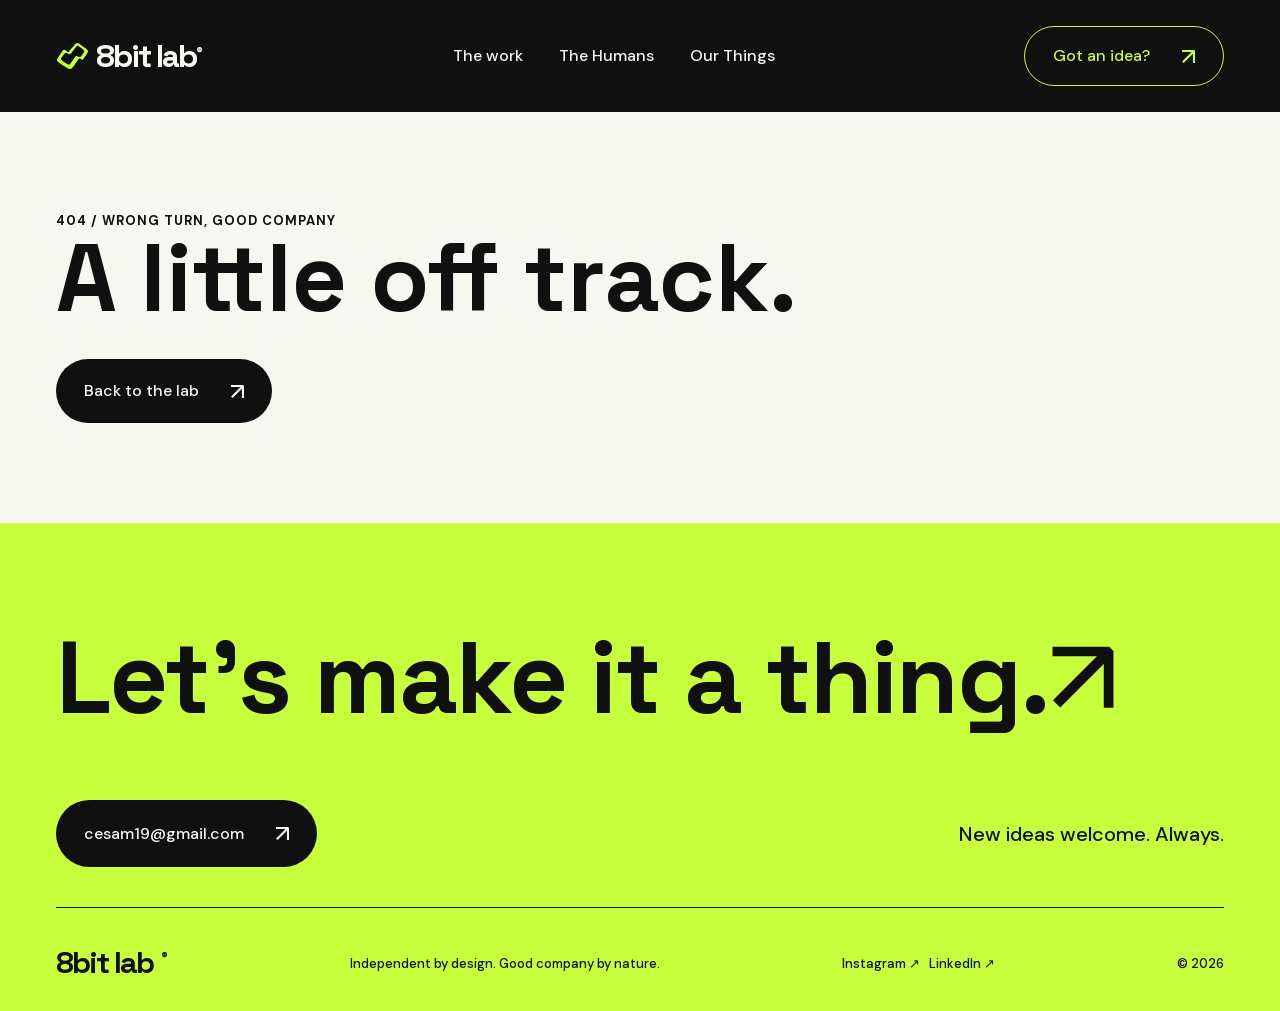
==== index.html @ 1f68a5c7 "Sync current 8bit lab production source and latest UI fixes" ====
<!doctype html><html lang="en"><head><meta charset="utf-8"><meta name="viewport" content="width=device-width,initial-scale=1"><title>8bit lab — Let’s make something click.</title><meta name="description" content="Independent studio. Collective good energy. Brands, digital products, and websites with a little more life in them."><link rel="canonical" href="https://8bitlabbycetz.vercel.app/"><meta name="theme-color" content="#101010"><meta property="og:title" content="8bit lab — Let’s make something click."><link rel="icon" href="/brand-bits.svg"><link rel="preload" href="/space-bold.woff2" as="font" type="font/woff2" crossorigin><link rel="stylesheet" href="/style.css"><script src="/studio-model.js" defer></script><script src="/title-motion.js" defer></script><script src="/script.js" defer></script><script src="/design-generator.js" defer></script><script src="/modals.js" defer></script><script type="module" src="/hero-motion.js"></script></head><body>
<a class="skip" href="#main">Skip to content</a><header><div class="shell nav-row"><a class="brand" href="/" aria-label="8bit lab home"><img src="/brand-bits.svg" width="32" height="32" alt=""><span>8bit lab<sup>®</sup></span></a><nav id="navigation" aria-label="Main navigation"><a href="/#work">The work</a><a href="/humans">The Humans</a><a href="/#services">Our Things</a></nav><a class="button nav-cta" href="/#contact">Got an idea?<svg class="arrow vector-arrow" aria-hidden="true" viewBox="0 0 12.188 12.21" fill="none" xmlns="http://www.w3.org/2000/svg">
<path d="M1.54 12.166L0.088 10.692L8.866 1.936H0V0H11.33L12.188 0.858001V12.21H10.252V3.454L1.54 12.166Z" fill="currentColor"/>
</svg></a><button class="menu-toggle" aria-controls="navigation" aria-expanded="false" aria-label="Open menu"><span></span><span></span></button></div></header>
<main id="main" tabindex="-1"><div id="home">
<section class="opening"><div class="shell hero"><div class="hero-copy"><h1 class="hero-title" aria-label="Let’s make something click."><span class="title-line" aria-hidden="true">Let’s make</span><span class="title-line" aria-hidden="true">something <span class="rotating-word"><span class="title-word current">click.</span><span class="title-word">matter.</span><span class="title-word">better.</span><span class="title-word">stick.</span><span class="title-word">spark.</span><span class="title-word">shine.</span></span></span></h1><p class="hero-intro">We turn “what if?” into brands, digital products, and websites with a little more life in them.</p><div class="hero-actions"><a class="button hero-outline" href="#work">See what we’re making<svg class="arrow vector-arrow" aria-hidden="true" viewBox="0 0 12.188 12.21" fill="none" xmlns="http://www.w3.org/2000/svg">
<path d="M1.54 12.166L0.088 10.692L8.866 1.936H0V0H11.33L12.188 0.858001V12.21H10.252V3.454L1.54 12.166Z" fill="currentColor"/>
</svg></a><a class="button lime free-design" href="/#free-design"><span aria-hidden="true">✦</span> Your First Design’s on Us</a></div></div><div class="visual-playground"><div class="pixel-hero" role="img" aria-label="Lime pixel figures morph between a flamingo, a T-rex, a cat, and a shark"><img src="/hero-morph.png" alt="" width="452" height="452" fetchpriority="high"><canvas aria-hidden="true"></canvas></div><span data-availability hidden></span></div></div></section>
<div class="capabilities" aria-label="Web and mobile strategy, design systems, useful products, smart experiences, pixel perfect"><div class="ribbon" aria-hidden="true"><div class="ribbon-set"><span>WEB &amp; MOBILE STRATEGY</span><span aria-hidden="true">✦</span><span>DESIGN SYSTEMS</span><span aria-hidden="true">✦</span><span>USEFUL PRODUCTS</span><span aria-hidden="true">✦</span><span>SMART EXPERIENCES</span><span aria-hidden="true">✦</span><span>PIXEL PERFECT</span><span aria-hidden="true">✦</span></div><div class="ribbon-set"><span>WEB &amp; MOBILE STRATEGY</span><span aria-hidden="true">✦</span><span>DESIGN SYSTEMS</span><span aria-hidden="true">✦</span><span>USEFUL PRODUCTS</span><span aria-hidden="true">✦</span><span>SMART EXPERIENCES</span><span aria-hidden="true">✦</span><span>PIXEL PERFECT</span><span aria-hidden="true">✦</span></div></div></div>
<section class="shell section" id="services"><div class="section-head reveal"><div><h2>Big ideas. Better experiences.</h2></div></div><div class="service-grid" id="service-grid"></div></section>
<section class="shell section work" id="work" aria-label="Selected work"><div class="section-head reveal"><h2>Pixels with a purpose.</h2><div class="work-controls"><button class="carousel-arrow prev" aria-label="Previous project"><svg preserveAspectRatio="none" overflow="visible" class="control-vector" aria-hidden="true" width="78" height="78" viewBox="0 0 78 78" fill="none" xmlns="http://www.w3.org/2000/svg">
<g >
<rect width="78" height="78" rx="39" fill="white"/>
<path  d="M52.9207 40.964L52.8953 37.1263L29.8979 37.1759L41.5369 25.5369L39 23L24.1263 37.8736L24.1243 40.1243L39 55L41.5415 52.4585L30.0676 40.9846L52.9207 40.964Z" fill="#CECECE" fill-opacity="0.7"/>
</g>
</svg></button><button class="carousel-arrow next" aria-label="Next project"><svg preserveAspectRatio="none" overflow="visible" class="control-vector" aria-hidden="true" width="78" height="78" viewBox="0 0 78 78" fill="none" xmlns="http://www.w3.org/2000/svg">
<g >
<rect width="78" height="78" rx="39" fill="#C8FF3D"/>
<path  d="M25.0793 40.964L25.1047 37.1263L48.1021 37.1759L36.4631 25.5369L39 23L53.8737 37.8736L53.8757 40.1243L39 55L36.4585 52.4585L47.9324 40.9846L25.0793 40.964Z" fill="#101010"/>
</g>
</svg></button></div></div><div class="work-window" tabindex="0" aria-label="Projects carousel. Use left and right arrow keys."><div class="project-track" id="project-track"></div></div><div class="carousel-bottom"><div class="carousel-dots" role="group" aria-label="Project pages"></div></div><span class="sr-only" aria-live="polite" id="carousel-status"></span></section>
<section class="studio-band" id="about"><div class="shell studio-intro"><div class="reveal"><h2>Your team’s<br>new favorite<br>teammates.</h2></div><div class="studio-copy reveal"><img class="spark" src="/about-bits.svg" width="96" height="96" alt=""><p class="lead">Strategists, designers, and enthusiastic question-askers. That’s us. Hello!</p><p>8bit lab is an independent studio of current and former Mandiri designers, passionate about creating beyond the everyday. We bring our expertise together to explore fresh ideas, challenge the ordinary, and help people turn their visions into meaningful digital experiences.</p><a class="text-link team-link" href="/humans">Meet the Team. <svg class="arrow vector-arrow" aria-hidden="true" viewBox="0 0 12.188 12.21" fill="none" xmlns="http://www.w3.org/2000/svg">
<path d="M1.54 12.166L0.088 10.692L8.866 1.936H0V0H11.33L12.188 0.858001V12.21H10.252V3.454L1.54 12.166Z" fill="currentColor"/>
</svg></a></div></div></section>
<section class="faq"><div class="shell section"><h2>Frequently asked questions.</h2><div class="faq-list"><details open><summary>Why 8Bit Lab?<span class="faq-icon" aria-hidden="true"></span></summary><div class="faq-answer"><p>Sure, there are plenty of design agencies out there. But at 8bit lab, you can actually try us out with a FREE landing page trial. Yep, FREE!</p><p>We're a small team of experienced designers who know their stuff and love what they do. Don't just take our word for it! Meet our team and check out their work on LinkedIn, Upwork, and their portfolios. <a class="accent" href="/humans">Learn More</a></p><p>And the best part? Great design doesn't have to break the bank. We keep our pricing friendly without compromising on quality.</p></div></details><details open><summary>What services does 8Bit Lab provide?<span class="faq-icon" aria-hidden="true"></span></summary><div class="faq-answer"><p>You’ll get everything you need to bring your project to life! From editable Figma files and brand guidelines to a ready-to-use website, we make sure everything is good to go.</p></div></details><details open><summary>What happens after the project is finished?<span class="faq-icon" aria-hidden="true"></span></summary><div class="faq-answer"><p>We're still here for you! Once your project is delivered, we offer one month of revision support to help with any final tweaks or adjustments. We want to make sure everything looks and works just the way you need it.</p><p>*Terms and conditions apply.</p></div></details></div></div></section>
</div><div id="detail" hidden></div></main>
<footer id="contact"><div class="shell"><a class="footer-headline" href="mailto:cesam19@gmail.com"><span>Let’s make it a thing.</span><img class="arrow footer-arrow" src="/imgFrame1597883928.svg" width="68" height="165" alt=""></a><div class="contact-actions"><a class="button ink" data-email href="mailto:cesam19@gmail.com"><span>cesam19@gmail.com</span><svg class="arrow vector-arrow" aria-hidden="true" viewBox="0 0 12.188 12.21" fill="none" xmlns="http://www.w3.org/2000/svg">
<path d="M1.54 12.166L0.088 10.692L8.866 1.936H0V0H11.33L12.188 0.858001V12.21H10.252V3.454L1.54 12.166Z" fill="currentColor"/>
</svg></a><p>New ideas welcome. Always.</p></div><div class="footer-info"><a class="brand" href="/">8bit lab<sup>®</sup></a><p>Independent by design. Good company by nature.</p><div id="footer-socials"><a href="https://www.instagram.com/oprimus_prime/" target="_blank" rel="noopener noreferrer">Instagram ↗</a> &nbsp; <a href="https://www.linkedin.com/in/ekkyfjr/" target="_blank" rel="noopener noreferrer">LinkedIn ↗</a></div><p>© 2026</p></div></div></footer><div class="toast" role="status"></div><noscript><p class="shell section">Enable JavaScript to explore our projects and team. Email <a href="mailto:cesam19@gmail.com">cesam19@gmail.com</a> to start a conversation.</p></noscript></body></html>
---- style.css ----
@font-face{font-family:Space Grotesk;src:url('/space-bold.woff2') format('woff2');font-weight:700;font-display:swap}@font-face{font-family:DM Sans;src:url('/dm-sans.woff2') format('woff2');font-weight:400 700;font-display:swap}
:root{--ink:#101010;--paper:#f7f7f2;--lime:#c8ff3d;--sand:#d8d4cc;--mist:#eaece5;--sage:#adb7ae;--purple:#22204a;--ease:cubic-bezier(.22,1,.36,1);--gutter:56px;color-scheme:light}*{box-sizing:border-box}html{scroll-behavior:smooth;scroll-padding-top:24px}body{margin:0;background:var(--paper);color:var(--ink);font:500 17px/1.5 'DM Sans',Arial,sans-serif;-webkit-font-smoothing:antialiased}button,input,textarea,select{font:inherit}button,a{-webkit-tap-highlight-color:transparent}a{color:inherit;text-decoration:none}button{color:inherit;cursor:pointer}button:disabled{opacity:.5;cursor:wait}img{display:block;max-width:100%}p,h1,h2,h3,ol{margin:0}h1,h2,h3,.brand{font-family:'Space Grotesk',Arial,sans-serif;font-weight:700;line-height:1.02}h2{font-size:clamp(44px,5vw,80px);letter-spacing:-2px}h3{font-size:31px;letter-spacing:-1.5px}.shell{max-width:1600px;margin-inline:auto;padding-inline:var(--gutter)}.section{padding-block:80px}.eyebrow{font-size:13px;font-weight:700;letter-spacing:1px;line-height:1.35}.accent{color:var(--lime)}[hidden]{display:none!important}.skip{position:fixed;top:-80px;left:20px;z-index:100;background:var(--lime);padding:12px}.skip:focus{top:12px}:focus-visible{outline:3px solid #7b51d4;outline-offset:6px}::selection{background:var(--lime);color:var(--ink)}header{background:var(--ink);color:var(--paper)}.nav-row{height:112px;display:flex;align-items:center;justify-content:space-between;gap:32px}.brand{display:flex;align-items:center;gap:12px;font-size:32px;letter-spacing:-2px;white-space:nowrap}.brand sup{font-size:12px;line-height:1.4;letter-spacing:0;vertical-align:super}.brand>sup{align-self:flex-start}.brand img{flex-shrink:0;transition:transform .7s var(--ease)}.brand:hover img{transform:rotate(90deg)}nav{display:flex;gap:36px;font-size:16px}nav a,.text-link{position:relative}nav a:after,.text-link:after{content:'';position:absolute;bottom:-5px;left:0;width:100%;height:1px;background:currentColor;transform:scaleX(0);transform-origin:right;transition:transform .35s var(--ease)}nav a:hover:after,.text-link:hover:after{transform:scaleX(1);transform-origin:left}.button{display:inline-flex;align-items:center;justify-content:space-between;gap:32px;border:0;border-radius:100px;padding:17px 28px;font-size:16px;line-height:1.5;min-height:64px;position:relative;isolation:isolate;overflow:hidden;transition:transform .35s var(--ease),box-shadow .35s var(--ease)}.button:before{content:'';position:absolute;inset:0;background:currentColor;opacity:0;z-index:-1;transition:opacity .25s}.button:hover:before{opacity:.08}.button:hover{transform:translateY(-3px);box-shadow:0 6px 0 #10101020}.arrow{display:inline-block;transition:transform .4s var(--ease)}.button .arrow{font-size:22px}.button:hover .arrow,.text-link:hover .arrow{transform:translate(3px,-3px)}.paper{background:var(--paper);color:var(--ink)}.lime{background:var(--lime);color:var(--ink)}.ink{background:var(--ink);color:var(--paper)}.menu-toggle{display:none}.opening{background:var(--ink);color:var(--paper)}.hero{display:grid;grid-template-columns:minmax(0,852fr) minmax(0,452fr);gap:24px;align-items:center;padding-top:48px;padding-bottom:64px}.hero-copy{display:flex;flex-direction:column;align-items:flex-start;gap:32px}.hero h1{font-size:clamp(70px,9.514vw,152px);letter-spacing:-2px}.hero h1>span{color:var(--lime);display:inline-block}.hero-intro{max-width:600px;font-size:23px}.hero-actions{display:flex;align-items:center;gap:24px}.scroll-link{font-size:14px}.visual-playground{min-width:0}.portrait-arch{display:block;height:420px;border-radius:160px 160px 24px 24px;overflow:hidden;position:relative;background:var(--sand);isolation:isolate}.portrait-mosaic{display:grid;grid-template-columns:repeat(2,minmax(0,1fr));height:100%;grid-auto-rows:minmax(0,1fr);gap:2px;background:var(--ink);transition:transform .8s var(--ease)}.portrait-mosaic>span{overflow:hidden;min-height:0;position:relative}.portrait-mosaic img{width:100%;height:100%;object-fit:cover;filter:grayscale(1);transition:filter .5s,transform .8s var(--ease);min-height:0;object-position:50% 35%}.portrait-mosaic>span:nth-child(1) img{transform:scale(1.38)}.portrait-mosaic>span:nth-child(2) img{transform:scale(1.25)}.portrait-mosaic>span:nth-child(3) img{transform:scale(1.35)}.portrait-mosaic img:hover{filter:grayscale(0)}.portrait-arch:hover .portrait-mosaic{transform:scale(1.03)}.arch-label{position:absolute;bottom:0;left:0;right:0;display:flex;justify-content:space-between;background:var(--lime);color:var(--ink);padding:14px 20px;font-size:13px;transform:translateY(101%);transition:transform .5s var(--ease)}.portrait-arch:hover .arch-label,.portrait-arch:focus-visible .arch-label{transform:translateY(0)}.available{display:flex;align-items:center;gap:10px;font-size:13px;margin-top:20px}.available img{flex-shrink:0}.capabilities{background:var(--lime);overflow:hidden}.ribbon{height:88px;display:flex;align-items:center;justify-content:space-between;gap:28px;font:700 20px/1.02 'Space Grotesk',sans-serif;letter-spacing:-1px;white-space:nowrap}.ribbon>span:nth-child(even){transition:transform .6s var(--ease)}.capabilities:hover .ribbon>span:nth-child(even){transform:rotate(90deg)}.section-head{display:flex;justify-content:space-between;align-items:flex-end;gap:32px;margin-bottom:40px}.section-head .eyebrow{margin-bottom:16px}.section-head>p{font-size:16px;flex-shrink:0}.service-grid{display:grid;grid-template-columns:repeat(4,minmax(0,1fr));gap:20px}.service-card{display:flex;flex-direction:column;gap:24px;background:var(--sand);border-radius:24px;padding:28px;min-height:340px;transition:transform .5s var(--ease),box-shadow .5s var(--ease);position:relative}.service-card:nth-child(2){background:var(--lime)}.service-card:nth-child(3){background:var(--mist)}.service-card:nth-child(4){background:var(--sage)}.service-card .symbol{font-size:46px;line-height:1.5;transition:transform .6s var(--ease);align-self:flex-start}.service-card h3{font-size:31px;letter-spacing:-2px}.service-card p{font-size:17px}.service-card:hover{transform:translateY(-10px);box-shadow:0 12px 0 #1010100c}.service-card:hover .symbol{transform:rotate(-15deg) scale(1.1)}.service-card:after{content:'Explore ↗';font-size:12px;font-weight:700;opacity:0;position:absolute;bottom:14px;right:28px;transform:translateY(5px);transition:.3s}.service-card:hover:after{opacity:1;transform:none}.work{color:var(--purple)}.work h2{font-size:clamp(44px,5.278vw,84px);letter-spacing:0}.work .section-head>p{font-size:17px}.work-window{overflow:hidden;touch-action:pan-y}.project-track{display:flex;transition:transform .8s var(--ease);align-items:flex-start}.project-page{display:grid;grid-template-columns:repeat(2,minmax(0,1fr));gap:28px;min-width:100%;width:100%;flex:0 0 100%;padding:0 1px}.project-card{display:block;min-width:0}.project-visual{height:380px;border-radius:24px;overflow:hidden;background:#e7e7e7;position:relative;isolation:isolate}.project-visual>img{width:100%;height:100%;object-fit:cover;transition:transform .9s var(--ease)}.project-card:hover .project-visual>img{transform:scale(1.055)}.view-project{position:absolute;bottom:20px;right:20px;display:grid;place-items:center;background:var(--lime);color:var(--ink);width:64px;height:64px;border-radius:50%;font-size:28px;transform:translateY(90px) rotate(-45deg);transition:transform .6s var(--ease)}.project-card:hover .view-project,.project-card:focus-visible .view-project{transform:none}.project-caption{display:flex;justify-content:space-between;gap:12px;margin-top:20px}.project-caption h3{font-size:32px;letter-spacing:0}.project-caption p{font-size:14px;margin-top:6px}.project-caption>.arrow{font-size:32px;line-height:1}.project-card:hover .project-caption>.arrow{transform:translate(4px,-4px)}.carousel-bottom{display:flex;justify-content:center;align-items:center;gap:20px;margin-top:40px}.carousel-dots{display:flex;gap:4px;border:1px solid #cecece;border-radius:100px;padding:6px 10px}.carousel-dots button{border:0;background:transparent;padding:6px;border-radius:50%;width:28px;height:28px;display:grid;place-items:center}.carousel-dots button:after{content:'';width:16px;height:16px;background:#cececeb3;border-radius:50%;transition:.25s}.carousel-dots button[aria-current=true]:after{background:var(--ink)}.carousel-arrow{border:0;background:none;font-size:24px;width:40px;height:40px;border-radius:50%;opacity:0;transition:.25s}.work:hover .carousel-arrow,.carousel-bottom:focus-within .carousel-arrow{opacity:1}.carousel-arrow:hover{background:var(--lime)}.studio-band{background:var(--lime)}.studio-intro{display:grid;grid-template-columns:minmax(0,680fr) minmax(0,584fr);gap:64px;align-items:center;padding-block:80px}.studio-intro h2{font-size:clamp(52px,5.833vw,94px);margin-top:28px}.studio-copy{display:flex;flex-direction:column;gap:24px;color:var(--purple);font-size:18px}.studio-copy .lead{font-size:25px}.spark{transition:transform 1s var(--ease)}.studio-copy:hover .spark,.process:hover .spark{transform:rotate(90deg)}.studio-copy .text-link{align-self:flex-start;letter-spacing:0}.process{background:var(--ink);color:var(--paper)}.process .section{padding-block:72px}.process .section-head{align-items:center;margin-bottom:48px}.process-grid{list-style:none;padding:0;display:grid;grid-template-columns:repeat(4,minmax(0,1fr));gap:32px}.step-number{display:block;font:700 70px/1 'Space Grotesk',sans-serif;color:var(--lime);padding-bottom:20px;border-bottom:1px solid var(--sand);transition:padding .4s}.process-grid li:hover .step-number{padding-left:12px}.process-grid h3{margin-block:20px}.process-grid p{font-size:17px}footer{background:var(--lime);padding-block:72px 32px}.footer-headline{display:flex;justify-content:space-between;align-items:center;gap:24px;margin-block:40px;font:700 clamp(56px,7.986vw,128px)/1.02 'Space Grotesk',sans-serif;letter-spacing:-2px}.footer-headline>.arrow{font:500 110px/1.5 'DM Sans',sans-serif}.footer-headline:hover .arrow{transform:translate(8px,-8px)}.contact-actions{display:flex;justify-content:space-between;align-items:center;gap:20px;margin-bottom:40px}.contact-actions>p{font-size:20px}.footer-info{display:flex;justify-content:space-between;align-items:center;gap:24px;border-top:1px solid var(--ink);padding-top:40px;font-size:13px}.footer-info .brand{font-size:30px}.footer-info a:hover{text-decoration:underline;text-underline-offset:4px}.sr-only{position:absolute;width:1px;height:1px;padding:0;margin:-1px;overflow:hidden;clip:rect(0,0,0,0);white-space:nowrap;border:0}.motion .reveal{opacity:0;transform:translateY(24px);transition:opacity .8s var(--ease),transform .8s var(--ease)}.motion .reveal.visible{opacity:1;transform:none}.toast{position:fixed;bottom:24px;left:50%;transform:translate(-50%,20px);background:var(--ink);color:var(--paper);border:1px solid #ffffff30;padding:14px 24px;border-radius:12px;z-index:100;opacity:0;pointer-events:none;transition:.3s;max-width:calc(100% - 32px)}.toast.show{opacity:1;transform:translate(-50%,0)}
.concept-label{position:absolute;top:20px;left:20px;background:var(--paper);color:var(--ink);padding:6px 12px;font-size:12px;border-radius:100px;z-index:2}.concept-art{width:100%;height:100%;position:relative;overflow:hidden;display:flex;align-items:center;justify-content:center;color:var(--ink)}.concept-art strong{font:700 clamp(45px,5vw,80px)/.95 'Space Grotesk',sans-serif;letter-spacing:-4px;z-index:1}.art-field{background:var(--sage);perspective:800px}.art-field .art-sheet{background:var(--paper);width:45%;height:76%;padding:28px;box-shadow:15px 20px 0 #10101018;transform:rotate(-12deg);transition:transform .8s var(--ease);display:flex;flex-direction:column;justify-content:space-between}.art-sheet strong{font-size:54px;letter-spacing:-3px}.art-sheet span{font-size:12px;letter-spacing:2px}.art-sheet i{font-style:normal;font-size:60px}.art-form{background:var(--sand)}.art-form:before{content:'';position:absolute;width:48%;height:80%;background:var(--lime);border-radius:50% 50% 12px 12px;transform:rotate(20deg)}.art-form strong{transform:rotate(-8deg)}.art-company{background:var(--lime)}.art-company strong{font-size:80px}.art-company:after{content:'✳';position:absolute;font-size:320px;right:-30px;bottom:-150px;color:#10101014;line-height:1}.art-experiment{background:var(--purple);color:var(--paper)}.experiment-circle{border:2px solid var(--lime);width:240px;height:240px;border-radius:50%;position:absolute;transform:rotate(-25deg) scaleX(1.8);transition:transform 1s var(--ease)}.art-experiment strong{color:var(--lime);font-size:88px;letter-spacing:-5px}.project-card:hover .art-sheet{transform:rotate(-5deg) translateY(-5px)}.project-card:hover .experiment-circle{transform:rotate(25deg) scaleX(1.8)}
.detail-hero{padding-block:40px 72px}.back-link{display:inline-flex;gap:12px;font-size:14px;margin-bottom:56px;transition:gap .3s}.back-link:hover{gap:20px}.detail-kicker{margin-bottom:24px}.detail-hero h1{font-size:clamp(56px,7.5vw,108px);letter-spacing:-3px;max-width:1100px}.detail-hero>.lead{font-size:25px;max-width:760px;margin-top:32px}.detail-meta{display:flex;gap:64px;margin-top:40px;font-size:14px}.detail-meta dt{font-size:12px;text-transform:uppercase;letter-spacing:1px;margin-bottom:8px;opacity:.65}.detail-meta dd{margin:0}.detail-art{border-radius:24px;overflow:hidden;background:#e7e7e7;margin-bottom:80px}.detail-art>img{width:100%;max-height:780px;object-fit:contain}.detail-art .concept-art{min-height:560px}.editorial{display:grid;grid-template-columns:1fr 1.6fr;gap:80px;margin-bottom:80px}.editorial h2{font-size:52px}.editorial p{font-size:22px;max-width:750px}.editorial p+p{margin-top:24px}.detail-note{font-size:14px!important;opacity:.7}.deliverables{list-style:none;padding:0;margin:24px 0 0;display:grid;gap:12px}.deliverables li{border-bottom:1px solid #10101030;padding-bottom:12px}.deliverables li:before{content:'↗';margin-right:16px}.next-project{display:flex;justify-content:space-between;align-items:center;padding-block:48px;border-top:1px solid #10101030;margin-bottom:32px}.next-project h2{font-size:48px;margin-top:12px}.next-project>.arrow{font-size:64px}.next-project:hover>.arrow{transform:translateX(10px)}.human-grid{display:grid;grid-template-columns:repeat(4,minmax(0,1fr));gap:24px;margin-bottom:80px}.human-photo{aspect-ratio:3/4;border-radius:160px 160px 24px 24px;overflow:hidden;background:var(--sand)}.human-photo img{width:100%;height:100%;object-fit:cover;filter:grayscale(1);transition:filter .6s,transform .8s var(--ease)}.human-photo:hover img{filter:none;transform:scale(1.04)}.human-card h3{font-size:24px;letter-spacing:-1px;margin-top:20px}.human-card p{font-size:15px;margin-top:6px}.humans-bottom{background:var(--mist);padding:56px;border-radius:24px;margin-bottom:80px;display:flex;justify-content:space-between;gap:40px}.humans-bottom h2{max-width:540px;font-size:58px}.humans-bottom p{max-width:480px;font-size:21px}.service-detail-symbol{display:grid;place-items:center;width:180px;height:180px;border-radius:50%;background:var(--lime);font-size:100px;margin:20px 0 64px}.contact-layout{display:grid;grid-template-columns:1fr 1.3fr;gap:96px;margin-bottom:80px}.contact-layout h2{font-size:48px;margin-bottom:24px}.contact-layout p{max-width:350px}.brief-form{display:grid;gap:28px}.field{display:flex;flex-direction:column;gap:10px}.field>span{font-size:14px;font-weight:700}.field input,.field select,.field textarea{width:100%;border:1px solid #10101040;background:transparent;border-radius:12px;padding:16px;color:var(--ink);outline-offset:4px}.field textarea{resize:vertical;min-height:150px}.field-row{display:grid;grid-template-columns:1fr 1fr;gap:20px}.brief-form .button{justify-self:start}.form-note{font-size:13px;opacity:.7}.brief-result{padding:28px;background:var(--mist);border-radius:20px}.brief-result pre{white-space:pre-wrap;font:500 15px/1.6 'DM Sans',sans-serif}.brief-result .button{margin-top:20px}.brief-actions{display:flex;gap:12px;flex-wrap:wrap}.not-found{padding-block:100px}.not-found h1{font-size:96px;margin-bottom:32px}
@media(max-width:1199px){:root{--gutter:36px}.nav-row{height:96px}.hero{grid-template-columns:1.5fr 1fr}.hero h1{font-size:clamp(70px,9vw,108px)}.hero-intro{font-size:21px}.hero-actions{flex-wrap:wrap}.portrait-arch{height:380px;border-radius:140px 140px 24px 24px}.section-head{align-items:flex-start}.section-head>p{flex-shrink:1;max-width:230px;text-align:right}.service-grid{grid-template-columns:repeat(2,minmax(0,1fr))}.service-card{min-height:310px}.studio-intro{gap:48px}.studio-intro h2{font-size:6.4vw}.studio-copy .lead{font-size:23px}.work .section-head{flex-wrap:wrap}.work .section-head>p{text-align:left;max-width:none}.project-visual{height:31vw}.project-caption h3{font-size:28px}.process-grid{gap:24px}.process-grid h3{font-size:27px}.footer-info{flex-wrap:wrap}.footer-headline>.arrow{font-size:80px}.human-grid{grid-template-columns:repeat(2,minmax(0,1fr))}.contact-layout{gap:48px}.editorial{gap:48px}}
@media(max-width:767px){:root{--gutter:24px}html{scroll-padding-top:16px}.nav-row{height:88px;gap:20px}.brand{font-size:27px;gap:8px}.brand img{width:26px;height:26px}.nav-cta{display:none}.menu-toggle{display:flex;flex-direction:column;justify-content:center;gap:6px;border:1px solid #f7f7f24d;background:none;border-radius:50%;width:44px;height:44px;padding:12px;z-index:21}.menu-toggle span{height:1px;width:18px;background:var(--paper);transition:transform .3s}.menu-toggle[aria-expanded=true] span:first-child{transform:translateY(3.5px) rotate(45deg)}.menu-toggle[aria-expanded=true] span:last-child{transform:translateY(-3.5px) rotate(-45deg)}nav{display:none;position:absolute;top:88px;left:0;right:0;padding:30px 24px 40px;background:var(--ink);border-top:1px solid #ffffff30;z-index:20;flex-direction:column;gap:24px;font:700 32px/1.1 'Space Grotesk',sans-serif}nav.open{display:flex}.hero{grid-template-columns:1fr;padding-top:36px;padding-bottom:40px;gap:40px}.hero-copy{gap:24px}.hero .eyebrow{font-size:10px;letter-spacing:.8px}.hero h1{font-size:clamp(58px,12.8vw,94px);letter-spacing:-2px}.hero-intro{font-size:19px;max-width:520px}.hero-actions{gap:20px}.button{padding:15px 22px;min-height:58px;gap:24px;font-size:15px}.scroll-link{font-size:12px}.visual-playground{max-width:500px;width:100%;justify-self:center}.portrait-arch{height:auto;aspect-ratio:1.076;border-radius:160px 160px 24px 24px}.portrait-mosaic{position:absolute;inset:0}.available{margin-top:16px}.arch-label{font-size:12px}.ribbon{height:70px;justify-content:flex-start;gap:28px;width:max-content;font-size:16px;letter-spacing:-.5px}.section{padding-block:56px}.section-head{margin-bottom:28px;display:block}.section-head h2{font-size:44px;letter-spacing:-2px}.section-head>p{max-width:none;text-align:left;font-size:15px;margin-top:20px}.service-grid{gap:16px}.service-card{padding:24px;gap:20px;min-height:320px}.service-card h3{font-size:25px;letter-spacing:-1.5px}.service-card .symbol{font-size:36px;line-height:1.2}.service-card p{font-size:15px}.work h2{font-size:44px;letter-spacing:-1.5px}.project-page{grid-template-columns:1fr;gap:32px}.project-visual{height:auto;aspect-ratio:1.71}.project-caption h3{font-size:25px}.project-caption p{font-size:13px}.project-caption>.arrow{font-size:28px}.view-project{width:48px;height:48px;bottom:16px;right:16px;font-size:24px}.carousel-arrow{opacity:1}.carousel-bottom{margin-top:28px}.studio-intro{grid-template-columns:1fr;gap:40px;padding-block:56px}.studio-intro h2{font-size:60px;margin-top:24px}.studio-copy{font-size:17px;gap:24px}.studio-copy>.spark{width:72px;height:72px}.studio-copy .lead{font-size:24px}.process .section{padding-block:56px}.process .section-head{display:flex;align-items:flex-start;gap:20px;margin-bottom:40px}.process h2{font-size:44px}.process .spark{width:50px;height:50px;margin-top:34px}.process .eyebrow{font-size:10px}.process-grid{grid-template-columns:1fr 1fr;gap:36px 24px}.step-number{font-size:56px}.process-grid h3{font-size:25px}.process-grid p{font-size:15px}footer{padding-block:56px 24px}.footer-headline{font-size:58px;letter-spacing:-2px;margin-block:28px;align-items:flex-start}.footer-headline>.arrow{font-size:44px;line-height:1.2}.contact-actions{align-items:flex-start;flex-direction:column;gap:24px;margin-bottom:32px}.contact-actions>p{font-size:17px}.footer-info{display:grid;grid-template-columns:1fr auto;gap:24px;padding-top:32px}.footer-info>p:nth-child(2){grid-column:1/-1;grid-row:2}.footer-info>div{grid-column:1}.footer-info>p:last-child{grid-column:2;grid-row:3}.footer-info .brand{font-size:28px}.detail-hero{padding-block:24px 40px}.back-link{margin-bottom:40px}.detail-hero h1{font-size:56px;letter-spacing:-2px}.detail-hero>.lead{font-size:21px;margin-top:24px}.detail-meta{gap:24px;flex-wrap:wrap}.detail-art{margin-bottom:48px}.detail-art .concept-art{min-height:330px}.editorial{grid-template-columns:1fr;gap:24px;margin-bottom:48px}.editorial h2{font-size:40px}.editorial p{font-size:19px}.next-project{padding-block:32px}.next-project h2{font-size:36px}.next-project>.arrow{font-size:40px}.human-grid{gap:28px 16px;margin-bottom:48px}.human-photo{border-radius:100px 100px 16px 16px}.human-card h3{font-size:21px}.humans-bottom{display:block;padding:28px;margin-bottom:48px}.humans-bottom h2{font-size:40px;margin-bottom:24px}.humans-bottom p{font-size:18px}.contact-layout{grid-template-columns:1fr;gap:40px;margin-bottom:48px}.contact-layout h2{font-size:40px}.field-row{grid-template-columns:1fr}.service-detail-symbol{width:120px;height:120px;font-size:70px;margin-bottom:48px}.art-sheet strong{font-size:32px;letter-spacing:-1.5px}.art-field .art-sheet{padding:16px}.art-sheet i{font-size:36px}.art-sheet span{font-size:8px}.concept-art strong{font-size:48px;letter-spacing:-2px}.art-company strong{font-size:56px}.art-experiment strong{font-size:64px}.experiment-circle{width:160px;height:160px}.concept-label{font-size:10px;top:12px;left:12px}}
@media(max-width:399px){:root{--gutter:20px}.hero-actions{align-items:flex-start;flex-direction:column}.hero h1{font-size:12.8vw}.service-grid{grid-template-columns:1fr}.service-card{min-height:265px}.service-card h3{font-size:31px}.service-card p{font-size:17px}.section-head h2,.work h2{font-size:40px}.studio-intro h2{font-size:54px}.footer-headline{font-size:50px}.process-grid{gap:32px 20px}.process-grid h3{font-size:23px;letter-spacing:-1px}}
@media(prefers-reduced-motion:reduce){html{scroll-behavior:auto}*,*:before,*:after{animation:none!important;transition:none!important}.motion .reveal{opacity:1;transform:none}.service-card:hover,.button:hover{transform:none}.project-card:hover .project-visual>img,.portrait-arch:hover .portrait-mosaic{transform:none}}
.hero-sculpture{width:100%;height:100%;object-fit:cover;transition:transform 1.2s var(--ease)}.portrait-arch:hover .hero-sculpture{transform:scale(1.04) rotate(-1deg)}@media(max-width:767px){.hero-sculpture{position:absolute;inset:0}}@media(prefers-reduced-motion:reduce){.portrait-arch:hover .hero-sculpture{transform:none}}
.human-placeholder{display:grid;place-items:center;width:100%;height:100%;font:700 100px/1 'Space Grotesk';background:var(--lime)}
/* The fixed word slot prevents heading and hero shifts through the six-word cycle. */
.hero .hero-title{font-size:clamp(60px,7.15vw,114px);letter-spacing:-.045em;width:100%;line-height:1.06}.hero .hero-title>.title-line{display:block;color:var(--paper);white-space:nowrap}.rotating-word{display:inline-block;position:relative;width:3.55em;height:1.12em;vertical-align:bottom;overflow:hidden;color:var(--lime);margin-bottom:-.06em}.title-word{display:block;position:absolute;left:0;top:0;visibility:hidden;white-space:nowrap}.title-word.current,.title-word.incoming{visibility:visible;will-change:transform,opacity}@media(max-width:1199px) and (min-width:768px){.hero .hero-title{font-size:6.3vw}}@media(max-width:767px){.hero .hero-title{font-size:clamp(32px,8.9vw,60px);letter-spacing:-.045em}}@media(prefers-reduced-motion:reduce){.title-word{will-change:auto}}
.hero .hero-title{font-size:clamp(60px,6.95vw,111px)}.rotating-word{vertical-align:top;height:1.06em;width:3.3em;margin-bottom:0}@media(max-width:1199px) and (min-width:768px){.hero .hero-title{font-size:6.3vw}}@media(max-width:767px){.hero .hero-title{font-size:clamp(32px,10.25vw,60px)}}
/* Ready to DEV · Figma 97:4642 */
.section{padding-block:72px}.hero{grid-template-columns:minmax(0,852fr) minmax(0,452fr);gap:24px}.hero .hero-title{font-size:clamp(60px,5.833333vw,94px);line-height:1.02;letter-spacing:-2px}.hero .hero-title>.title-line{color:var(--paper)}.hero-copy{gap:32px}.hero .button,.nav-cta{min-height:58px}.hero-intro{max-width:600px}.hero-actions .arrow{font-size:16px}.nav-cta{border:1px solid var(--lime);color:var(--lime);background:transparent}.nav-cta:hover{background:var(--lime);color:var(--ink)}nav{gap:28px}.pixel-hero{position:relative;width:100%;aspect-ratio:1;background:var(--ink)}.pixel-hero>img,.pixel-hero>canvas{position:absolute;width:100%;height:100%;inset:0}.pixel-hero canvas{opacity:0}.pixel-hero[data-gpu=ready] canvas{opacity:1}.rotating-word{width:3.67em;height:1.02em;vertical-align:top;overflow:hidden;margin:0}.word-reel{display:flex;flex-direction:column;gap:16px;width:100%;will-change:transform}.title-word{position:static;visibility:visible;display:block;line-height:1.02;height:1.02em;flex-shrink:0}.ribbon{width:max-content;max-width:none;margin:0;padding:0;height:88px;gap:70px;justify-content:flex-start;font:700 20px/1.5 'DM Sans',sans-serif;letter-spacing:0;animation:capability-loop 20s linear infinite}.ribbon-set{display:flex;align-items:center;gap:70px;flex-shrink:0}.capabilities:hover .ribbon{animation-play-state:paused}@keyframes capability-loop{to{transform:translateX(calc(-50% - 35px))}}.section-head h2{font-size:clamp(44px,5vw,80px);letter-spacing:-2px}.service-card{height:340px;min-height:340px}.service-card:first-child,.service-card:nth-child(3),.service-card:nth-child(4){background:var(--mist)}.service-card .symbol{height:69px;display:flex;align-items:center;line-height:1}.service-card .symbol img{height:69px;width:auto;max-width:100%;transform-origin:center}.work .section-head{align-items:center}.work .section-head h2{font-size:clamp(44px,5.277778vw,85px);letter-spacing:0}.work-controls{display:flex;gap:20px;flex-shrink:0}.carousel-arrow{width:78px;height:78px;background:var(--paper);border:1px solid var(--ink);opacity:1;display:grid;place-items:center;flex-shrink:0;transition:background .25s,transform .35s var(--ease)}.carousel-arrow.next{background:var(--lime);border-color:var(--lime)}.carousel-arrow:hover{transform:rotate(-12deg)}.work-window{overflow-x:auto;overflow-y:hidden;scrollbar-width:none;scroll-snap-type:x mandatory;touch-action:pan-x pan-y;overscroll-behavior-x:contain}.work-window::-webkit-scrollbar{display:none}.project-track{gap:28px;transform:none!important;transition:none;position:relative;width:max-content;padding-right:calc(100vw - 56px - 570px)}.project-track>.project-card{width:570px;flex:0 0 570px;scroll-snap-align:start}.project-visual{height:380px}.project-caption h3{font-size:32px}.project-caption p{font-size:14px}.carousel-dots{border:0;padding:0;gap:8px}.carousel-dots button{width:26px;height:42px;padding:0}.carousel-dots button:after{width:16px;height:16px}.studio-intro{padding-block:72px;grid-template-columns:minmax(0,680fr) minmax(0,584fr);gap:64px}.studio-intro h2{font-size:clamp(54px,5.833333vw,94px);margin:0}.studio-copy{gap:24px}.team-link{font:700 20px/1.02 'Space Grotesk',sans-serif;letter-spacing:-1px}.process .section-head{justify-content:flex-start;gap:0}.process .section-head h2{font-size:clamp(44px,5vw,80px)}.process .section-head>div:first-child{width:760px;flex:0 1 auto}.process-dino{width:123px;height:123px;position:relative;overflow:hidden;flex:0 0 123px}.process-dino img{position:absolute;max-width:none;width:138.44%;height:138.44%;top:-19.22%;left:-19.22%;transition:transform .5s var(--ease)}.process-dino:hover img{transform:translateY(-8px) rotate(-8deg)}.process-grid h3{letter-spacing:-2px;white-space:nowrap}.footer-headline{margin:0 0 40px;justify-content:flex-start;gap:0;font-size:clamp(56px,7.986111vw,128px);min-height:165px}.footer-headline>.footer-arrow{width:68px;height:165px;flex-shrink:0}.footer-headline:hover>.footer-arrow{transform:translate(10px,-10px) rotate(5deg)}.contact-actions .button{min-height:67px}.vector-arrow{display:inline-block;width:1em;height:1em;overflow:visible;vertical-align:middle;fill:currentColor;flex-shrink:0}.vector-arrow path{transform-origin:center;transition:transform .45s var(--ease)}a:hover>.vector-arrow path,.button:hover .vector-arrow path{transform:translate(1px,-1px)}.service-card:hover .symbol{transform:rotate(-10deg) scale(1.06)}
@media(max-width:1199px){nav{gap:18px;font-size:14px}.nav-row{gap:20px}.hero .hero-title{font-size:5.6vw}.hero{grid-template-columns:minmax(0,1.8fr) minmax(0,1fr)}.service-card{height:auto;min-height:310px}.studio-intro{gap:48px}.work-controls{gap:12px}.carousel-arrow{width:58px;height:58px}.project-track{padding-right:calc(100vw - 36px - 570px)}.process-grid h3{font-size:25px;white-space:normal}.footer-headline{min-height:130px}.footer-headline>.footer-arrow{height:130px;width:54px}}
@media(max-width:767px){.section{padding-block:56px}.hero{grid-template-columns:1fr;gap:24px;padding-block:36px 40px}.hero .hero-title{font-size:clamp(32px,10.25vw,64px);letter-spacing:-.025em}.hero-copy{gap:24px}.hero-intro{font-size:19px}.visual-playground{max-width:380px}.pixel-hero{max-width:380px;margin:auto}.word-reel{gap:8px}.ribbon{height:70px;font-size:16px;gap:32px}.ribbon-set{gap:32px}@keyframes capability-loop{to{transform:translateX(calc(-50% - 16px))}}.section-head h2{font-size:44px}.service-card{height:auto;min-height:340px}.service-card .symbol,.service-card .symbol img{height:54px}.work .section-head{display:flex;align-items:flex-end;gap:20px}.work .section-head h2{font-size:44px}.work-controls{gap:8px}.carousel-arrow{width:44px;height:44px;font-size:20px}.project-track{gap:20px;padding-right:0}.project-track>.project-card{width:calc(100vw - var(--gutter)*2);flex-basis:calc(100vw - var(--gutter)*2)}.project-visual{height:auto;aspect-ratio:1.5}.project-caption h3{font-size:25px}.project-caption p{font-size:13px}.studio-intro{padding-block:56px;grid-template-columns:1fr;gap:40px}.studio-intro h2{font-size:60px}.process .section-head{gap:12px;align-items:center}.process .section-head>div:first-child{width:auto;flex:1}.process .section-head h2{font-size:44px}.process-dino{width:72px;height:72px;flex-basis:72px}.process-grid h3{font-size:25px;white-space:normal;letter-spacing:-1.5px}.footer-headline{font-size:58px;gap:8px;align-items:center;min-height:0;margin-bottom:32px}.footer-headline>.footer-arrow{width:36px;height:88px}.contact-actions .button{min-height:58px}}
@media(max-width:399px){.hero .hero-title{font-size:10.25vw}.service-grid{grid-template-columns:1fr}.service-card{min-height:285px}.service-card h3{font-size:31px}.work .section-head{align-items:center}.work .section-head h2,.section-head h2{font-size:40px}.work-controls{flex-direction:column}.studio-intro h2{font-size:54px}.process-grid h3{font-size:23px}.footer-headline{font-size:50px}.footer-headline>.footer-arrow{width:28px;height:68px}}
@media(prefers-reduced-motion:reduce){.ribbon{animation:none}.word-reel{will-change:auto}.footer-headline:hover>.footer-arrow,.process-dino:hover img,.carousel-arrow:hover{transform:none}}
.carousel-arrow{border:0;background:none;padding:0}.control-vector{width:100%;height:100%;overflow:visible}.control-vector path{transition:transform .4s var(--ease),fill .25s;transform-origin:center}.carousel-arrow.next:hover .control-vector path{transform:translateX(4px)}.carousel-arrow.prev:hover .control-vector path{transform:translateX(-4px);fill:var(--ink);fill-opacity:1}.button .vector-arrow{width:13px;height:13px;font-size:13px}.project-caption>.vector-arrow{width:24px;height:24px}.team-link .vector-arrow{width:14px;height:14px}.footer-arrow{transform-origin:50% 50%;transition:transform .5s var(--ease)}
nav{gap:36px}.hero .hero-title>.title-line{color:#fffcef}.view-project>.vector-arrow{width:24px;height:24px}.hero-copy{min-width:0}@media(max-width:1199px){nav{gap:24px}}@media(max-width:767px){.hero .hero-title{font-size:clamp(32px,10vw,64px)}nav{gap:24px}}@media(max-width:399px){.hero .hero-title{font-size:10vw}}
@media(max-width:767px){.work .section-head{flex-wrap:nowrap}.work .section-head h2{min-width:0;flex:1}.work-controls{flex-direction:column}.hero .hero-title{min-width:0}}
/* Updated Figma 97:5191: oversized hero and tightly grouped process heading. */
@media(min-width:768px){.hero{position:relative;height:564px;display:flex;align-items:center;overflow:hidden;padding-block:0}.hero-copy{position:relative;z-index:1;width:65%;flex:none}.hero .visual-playground{position:absolute;left:56.805556%;top:47px;width:49.444444%;max-width:none}.pixel-hero{width:100%;max-width:none}.hero .hero-title{font-size:clamp(48px,5.833333vw,94px)}.hero-intro{width:min(600px,95%)}.hero-actions{position:relative}.hero .visual-playground{pointer-events:none}}
.process .section-head{gap:16px;justify-content:flex-start}.process .section-head>div:first-child{width:auto;flex:0 1 auto;min-width:0}.process .section-head h2{width:max-content;max-width:100%}.process-dino{overflow:visible}.process-dino img{animation:flamingo-step 2.8s ease-in-out infinite;transform-origin:50% 85%}.process .section-head .process-dino{margin-left:0}.project-caption>.arrow{display:none}.project-caption>div{min-width:0}.carousel-dots{border:1px solid #cecece;border-radius:999px;padding:6px 12px;gap:8px}.carousel-dots button{height:28px;width:22px}.team-link{font:700 13px/1.5 'DM Sans',sans-serif;letter-spacing:0}.team-link .vector-arrow{width:8px;height:8px}.service-card{transform-origin:50% 85%}.service-card:hover{transform:translateY(-12px) rotate(-1.5deg);box-shadow:0 15px 0 #10101012}.service-card:nth-child(even):hover{transform:translateY(-12px) rotate(1.5deg)}.service-card.visible .symbol img{animation:service-wiggle 4s var(--ease) infinite;animation-delay:.8s}.service-card:nth-child(2) .symbol img{animation-delay:1.2s}.service-card:nth-child(3) .symbol img{animation-delay:1.6s}.service-card:nth-child(4) .symbol img{animation-delay:2s}.service-card:hover .symbol img{animation:icon-pop .75s var(--ease) infinite alternate}.button:hover .vector-arrow,.button:focus-visible .vector-arrow{animation:arrow-launch .8s var(--ease)}.footer-headline:hover .footer-arrow,.footer-headline:focus-visible .footer-arrow{animation:footer-launch 1s var(--ease) infinite}.project-card:hover .view-project{box-shadow:0 4px 0 #10101030}.project-card:hover .project-visual>img{transform:scale(1.075)}.motion .reveal{transform:translateY(44px);transition:opacity .65s var(--ease),transform .8s var(--ease)}.motion .service-card:nth-child(2){transition-delay:70ms}.motion .service-card:nth-child(3){transition-delay:140ms}.motion .service-card:nth-child(4){transition-delay:210ms}.motion .service-card.visible{transition-delay:0ms}.process-grid li.visible .step-number{animation:number-arrive .7s var(--ease) both}.process-grid li:nth-child(2) .step-number{animation-delay:.1s}.process-grid li:nth-child(3) .step-number{animation-delay:.2s}.process-grid li:nth-child(4) .step-number{animation-delay:.3s}
@keyframes flamingo-step{0%,65%,100%{transform:translateY(0) rotate(0)}73%{transform:translateY(-12px) rotate(-7deg)}82%{transform:translateY(0) rotate(5deg)}90%{transform:translateY(-5px) rotate(-3deg)}}
@keyframes service-wiggle{0%,65%,100%{transform:rotate(0) scale(1)}74%{transform:rotate(-15deg) scale(1.12)}86%{transform:rotate(10deg) scale(1.12)}94%{transform:rotate(-4deg) scale(1)}}
@keyframes icon-pop{from{transform:rotate(-10deg) scale(1.06)}to{transform:rotate(10deg) scale(1.2)}}
@keyframes arrow-launch{0%{transform:translate(0)}40%{transform:translate(16px,-16px);opacity:0}41%{transform:translate(-12px,12px);opacity:0}100%{transform:translate(0);opacity:1}}
@keyframes footer-launch{0%,100%{transform:translate(0) rotate(0)}45%{transform:translate(14px,-14px) rotate(5deg)}}
@keyframes number-arrive{from{transform:translateY(24px);opacity:0}to{transform:none;opacity:1}}
@media(max-width:1199px) and (min-width:768px){.hero{height:510px}.hero .visual-playground{width:52%;left:55%;top:70px}.hero .hero-title{font-size:5.6vw}.process .section-head h2{font-size:5vw}}
@media(max-width:767px){.hero{overflow:hidden}.hero .visual-playground{width:100%;max-width:420px}.hero .pixel-hero{max-width:420px}.process .section-head{gap:8px}.process .section-head>div:first-child{flex:0 1 auto}.process .section-head h2{font-size:clamp(30px,7.4vw,44px);width:auto;max-width:100%}.process-dino{flex-basis:64px;width:64px;height:64px}.carousel-dots{max-width:100%;gap:6px;padding-inline:10px}.service-card.visible .symbol img{animation-duration:5s}.project-caption h3{overflow-wrap:anywhere}}
@media(prefers-reduced-motion:reduce){.process-dino img,.service-card.visible .symbol img,.button:hover .vector-arrow,.footer-headline:hover .footer-arrow,.process-grid li.visible .step-number{animation:none!important}.motion .reveal{transform:none}.service-card:hover,.service-card:nth-child(even):hover{transform:none}}
/* Latest revision: 822px hero, finer pixels, and clean process heading. */
@media(min-width:768px){.hero .visual-playground{width:57.083333%;left:51.805556%;top:-30px}}
@media(max-width:1199px) and (min-width:768px){.hero .visual-playground{width:57.083333%;left:51.805556%;top:-10px}}
@media(max-width:767px){.process .section-head h2{font-size:44px;max-width:100%}}
@media(max-width:399px){.process .section-head h2{font-size:40px}}
/* Scroll depth uses compositor transforms without changing document layout. */
.hero-copy{translate:0 var(--copy-drift,0px)}.hero .visual-playground{translate:0 var(--hero-drift,0px)}.studio-copy>.spark{translate:0 var(--scroll-drift,0px)}.project-visual>img{translate:0 var(--scroll-drift,0px);transform:scale(1.05)}.project-card:hover .project-visual>img{transform:scale(1.1)}
@media(prefers-reduced-motion:reduce){.hero-copy,.hero .visual-playground,.studio-copy>.spark,.project-visual>img{translate:none!important}.project-visual>img,.project-card:hover .project-visual>img{transform:none}}
.motion .service-card.visible:hover{transform:translateY(-12px) rotate(-1.5deg)}.motion .service-card.visible:nth-child(even):hover{transform:translateY(-12px) rotate(1.5deg)}@media(prefers-reduced-motion:reduce){.motion .service-card.visible:hover,.motion .service-card.visible:nth-child(even):hover{transform:none}}

/* Restrained motion: intentional feedback only. */
.ribbon{animation-duration:40s}.service-card.visible .symbol img,.service-card:hover .symbol img,.button:hover .vector-arrow,.button:focus-visible .vector-arrow,.footer-headline:hover .footer-arrow,.footer-headline:focus-visible .footer-arrow,.process-grid li.visible .step-number{animation:none!important}.service-card:hover,.motion .service-card.visible:hover,.motion .service-card.visible:nth-child(even):hover{transform:translateY(-3px);box-shadow:none}.service-card:hover .symbol,.brand:hover img,.studio-copy:hover .spark{transform:none}.button:hover{transform:translateY(-1px);box-shadow:none}.footer-headline:hover>.footer-arrow{transform:translate(3px,-3px)}.carousel-arrow:hover{transform:none}.project-visual>img{translate:none;transform:none}.project-card:hover .project-visual>img{transform:scale(1.025)}.hero-copy,.hero .visual-playground,.studio-copy>.spark{translate:none}.motion .reveal{transform:translateY(12px);transition:opacity .35s ease,transform .35s ease}.motion .reveal.visible{transform:none}.service-card:after{display:none}.process-grid li:hover .step-number{padding-left:0}
.studio-modal{width:calc(100% - 48px);max-width:1440px;max-height:calc(100dvh - 48px);margin:auto;padding:0;border:1px solid #343430;border-radius:24px;background:var(--ink);color:var(--paper);overflow:auto;overscroll-behavior:contain}.studio-modal::backdrop{background:#10101099;backdrop-filter:blur(12px)}.modal-close{position:sticky;top:16px;float:right;margin:16px 16px -64px 0;z-index:5;width:44px;height:44px;border-radius:50%;border:1px solid #555;background:#101010;color:var(--paper);font-size:28px}.modal-content{clear:none}.team-modal{padding:72px 56px}.studio-modal h2{font-size:clamp(44px,5.833vw,84px);letter-spacing:-2px}.studio-modal h2 span{color:var(--lime)}.modal-lead{font-size:23px;line-height:1.5;max-width:618px;margin-top:32px}.modal-team-grid{display:grid;grid-template-columns:repeat(4,minmax(0,1fr));gap:24px;margin-top:32px}.team-card{background:white;color:#121212;border-radius:24px;overflow:hidden}.team-photo{height:142px;background:#e2e2e2;position:relative;overflow:hidden}.team-photo img{position:absolute;max-width:none;width:74.1%;height:auto;left:12.95%;top:-35px}.photo-1 img{width:103.3%;left:3.1%;top:-34px}.photo-2 img{width:100%;left:0;top:0}.photo-3 img{width:91.4%;left:4.3%;top:-30px}.team-info{padding:16px;text-align:center;min-height:98px}.team-info h3{font-size:20px;letter-spacing:-.4px}.team-info p{font:14px/1.4 monospace;letter-spacing:.5px;color:#666;margin-top:8px}.profile-link{border:1px solid var(--lime);color:var(--lime);margin-top:18px;font-size:14px;min-height:58px}.contact-modal{display:grid;grid-template-columns:minmax(0,560fr) minmax(0,672fr);gap:clamp(32px,6.67vw,96px);padding:64px 56px 72px}.mono{font:12px/1.5 monospace;letter-spacing:.72px}.contact-modal h2{margin-top:32px}.contact-modal .modal-lead{max-width:490px}.muted{color:#a3a39c}.contact-spark{display:flex;gap:24px;align-items:center;margin-top:76px}.contact-spark>div{max-width:294px}.contact-spark p+p{color:#a3a39c;font-size:16px;margin-top:10px}.contact-modal form{display:flex;flex-direction:column;gap:24px}.contact-modal h3{font-size:32px}.contact-modal form>h3+.muted{margin-top:-14px}.service-choices{display:flex;flex-wrap:wrap;gap:12px;border:0;padding:0;margin:0}.service-choices label{position:relative}.service-choices input{position:absolute;opacity:0;width:1px;height:1px}.service-choices span{display:flex;align-items:center;gap:14px;border:1px solid #3b3b36;background:#1a1a1a;border-radius:100px;padding:12px 20px;font-size:16px;cursor:pointer}.service-choices i{font-style:normal}.service-choices input:checked+span{background:var(--lime);color:var(--ink);border-color:var(--lime)}.service-choices input:focus-visible+span{outline:2px solid var(--lime);outline-offset:3px}.form-divider{padding-top:32px;border-top:1px solid #3b3b36;margin-top:8px}.contact-modal .field{font-size:15px}.contact-modal input,.contact-modal textarea{background:#1a1a1a;border-color:#3b3b36;color:var(--paper);border-radius:4px;font-size:16px}.contact-modal textarea{min-height:144px}.inquiry-send{display:flex;justify-content:space-between;align-items:center;gap:20px}.inquiry-send .button{min-width:180px;justify-content:center;min-height:60px}.inquiry-send p+p{margin-top:6px}.modal-signoff{border-top:1px solid #3b3b36;padding:28px 56px;display:flex;justify-content:space-between;gap:24px;color:#a3a39c;font-size:16px}@media(max-width:1000px){.modal-team-grid{grid-template-columns:repeat(2,minmax(0,1fr))}.contact-modal{grid-template-columns:1fr;gap:48px}.contact-spark{margin-top:32px}.team-photo{height:180px}.team-photo img{top:-20px}}@media(max-width:600px){.studio-modal{width:calc(100% - 24px);max-height:calc(100dvh - 24px);border-radius:16px}.team-modal,.contact-modal{padding:64px 24px 32px}.modal-lead{font-size:19px}.modal-team-grid{gap:24px 12px}.team-photo{height:110px}.team-info{padding:12px}.team-info p{font-size:11px}.profile-link{font-size:12px;padding:12px;min-height:48px}.contact-spark img{width:72px;height:72px}.service-choices span{font-size:14px;padding:10px 14px}.inquiry-send,.modal-signoff{align-items:flex-start;flex-direction:column}.modal-signoff{padding:24px}.inquiry-send .button{width:100%}.studio-modal h2{font-size:42px}.contact-modal .field-row{grid-template-columns:1fr}}
/* October Figma refresh */
.brand{gap:8px}.brand img{width:32px;height:32px}.hero-actions{display:flex;gap:12px;flex-wrap:wrap}.hero-outline{color:var(--lime);border:1px solid var(--lime);background:transparent}.free-design{gap:12px}.hero .hero-copy{width:68%}.faq{background:var(--ink);color:var(--paper)}.faq h2{font:700 clamp(40px,5vw,72px)/1.02 'Space Grotesk',sans-serif;letter-spacing:-2px;margin:0 0 40px}.faq-list{display:grid;gap:20px}.faq details{border:1px solid #d8d4cc;border-radius:24px;padding:32px}.faq details[open]{border-color:var(--lime)}.faq summary{display:flex;align-items:center;justify-content:space-between;gap:24px;font:700 31px/1.02 'Space Grotesk',sans-serif;letter-spacing:-2px;cursor:pointer;list-style:none}.faq summary::-webkit-details-marker{display:none}.faq-icon{width:24px;height:24px;flex:0 0 24px;background:url('/faq-plus.svg') center no-repeat}.faq details[open] .faq-icon{background-image:url('/faq-minus.svg')}.faq-answer{font-size:17px;line-height:1.5;display:grid;gap:24px;color:var(--mist);margin-top:24px}.faq-answer p{margin:0}.service-card:nth-child(2),.service-card:nth-child(2):hover{background:var(--ink);color:var(--paper)}.service-card:first-child h3{min-height:32px}.service-card:nth-child(2) p{color:var(--paper)}
@media(min-width:768px){.hero .visual-playground{width:45.972222%;left:53.363889%;top:5.44px}.hero .hero-copy{width:68%}.hero .pixel-hero{aspect-ratio:662/661}.hero .hero-title{font-size:clamp(48px,5.833333vw,84px)}.hero .hero-intro{width:600px;max-width:90%}}
@media(max-width:1199px) and (min-width:768px){.hero-actions{max-width:620px}.hero-actions .button{font-size:14px;padding-inline:18px}.hero .hero-title{font-size:5.6vw}}
@media(max-width:767px){.hero .hero-copy{width:100%}.hero-actions{gap:12px;align-items:flex-start;flex-direction:column}.hero-actions .button{font-size:14px}.faq h2{font-size:44px}.faq details{padding:24px;border-radius:20px}.faq summary{font-size:25px;letter-spacing:-1px}.faq-answer{font-size:16px;gap:20px}.service-card:first-child h3{visibility:visible}.service-card{min-height:300px}.hero .visual-playground{margin-top:-12px}}
/* Free design MVP */
.design-modal{padding:56px}.design-modal h2{font:700 clamp(40px,5vw,72px)/1.02 'Space Grotesk',sans-serif;letter-spacing:-2px;margin:16px 0 24px}.design-layout{display:grid;grid-template-columns:1fr 1.1fr;gap:56px;margin-top:36px}.design-layout .field{margin-bottom:20px}.design-layout select,.design-layout input,.design-layout textarea{width:100%;color:var(--paper);background:#1a1a1a;border:1px solid #3b3b36;padding:14px;font:inherit;border-radius:4px}.design-layout textarea{min-height:100px;resize:vertical}.design-preview{border:1px solid #3b3b36;border-radius:20px;padding:16px;display:flex;flex-direction:column;gap:20px;background:#161616;align-self:start}.design-preview img{width:100%;height:auto;border-radius:8px}.design-placeholder{min-height:320px;display:grid;place-items:center;text-align:center;padding:24px;color:#b9b9af}.design-result-actions{display:flex;flex-wrap:wrap;gap:12px}.design-result-actions .button{padding:14px 20px;font-size:14px}.design-note{font-size:14px;line-height:1.5;color:#b9b9af;margin-top:20px}.design-status{min-height:24px;color:var(--lime);font-size:14px}
@media(max-width:900px){.design-layout{grid-template-columns:1fr;gap:32px}.design-modal{padding:36px 24px}.design-modal h2{font-size:44px}}
@media(prefers-reduced-motion:reduce){.service-card:hover,.motion .service-card.visible:hover,.motion .service-card.visible:nth-child(even):hover,.button:hover{transform:none}.ribbon{animation:none}}
.contact-pixel-spark{width:112px;height:112px;flex:0 0 112px;position:relative}.contact-pixel-spark span{position:absolute;width:16px;height:16px;background:var(--lime)}.service-choices input:checked+span i{font-size:0}.service-choices input:checked+span i:after{content:'✓';font-size:16px}.photo-other img{width:100%;height:100%;left:0;top:0;object-fit:cover;object-position:50% 30%}
.photo-2 img{aspect-ratio:314/227;object-fit:fill}.team-info h3{font-family:'DM Sans',sans-serif;font-weight:500}.profile-link{gap:24px}.contact-pixel-spark{align-self:center}
@media(max-width:600px){.team-photo img{width:100%;height:100%;left:0;top:0;aspect-ratio:auto;object-fit:cover;object-position:50% 0%}.contact-pixel-spark{transform:scale(.7);transform-origin:left center;flex-basis:80px;margin-right:-32px}.contact-spark{gap:16px}.profile-link{font-size:11px;gap:8px}}

.pixel-hero[data-gpu=ready]>img{visibility:hidden}
.button.profile-link{background:transparent;color:var(--lime);border:1px solid var(--lime)}
.button.profile-link:hover,.button.profile-link:focus-visible{background:#c8ff3d14;color:var(--lime)}
.carousel-arrow:disabled{cursor:default;opacity:1}.carousel-arrow.prev:not(:disabled) path{fill:var(--ink);fill-opacity:1}.carousel-arrow.next:disabled{opacity:.45}

/* Let the project carousel continue to the viewport's right edge. */
.work-window{margin-right:calc((min(1600px,100vw) - 100vw)/2 - var(--gutter));container-type:inline-size}
.project-track{padding-right:max(0px,calc(100cqw - 570px))}
.modal-close,.dialog-close{display:grid;place-items:center;padding:0;line-height:0;flex-shrink:0}
.close-icon{display:block;width:20px;height:20px;flex:none;pointer-events:none}
@media(max-width:767px){.project-track{padding-right:var(--gutter)}}
/* Both edges stay open as projects scroll past the content alignment. */
.work-window{--work-inset:calc((100vw - min(1600px,100vw))/2 + var(--gutter));margin-inline:calc(0px - var(--work-inset));padding-left:var(--work-inset);scroll-padding-left:var(--work-inset)}
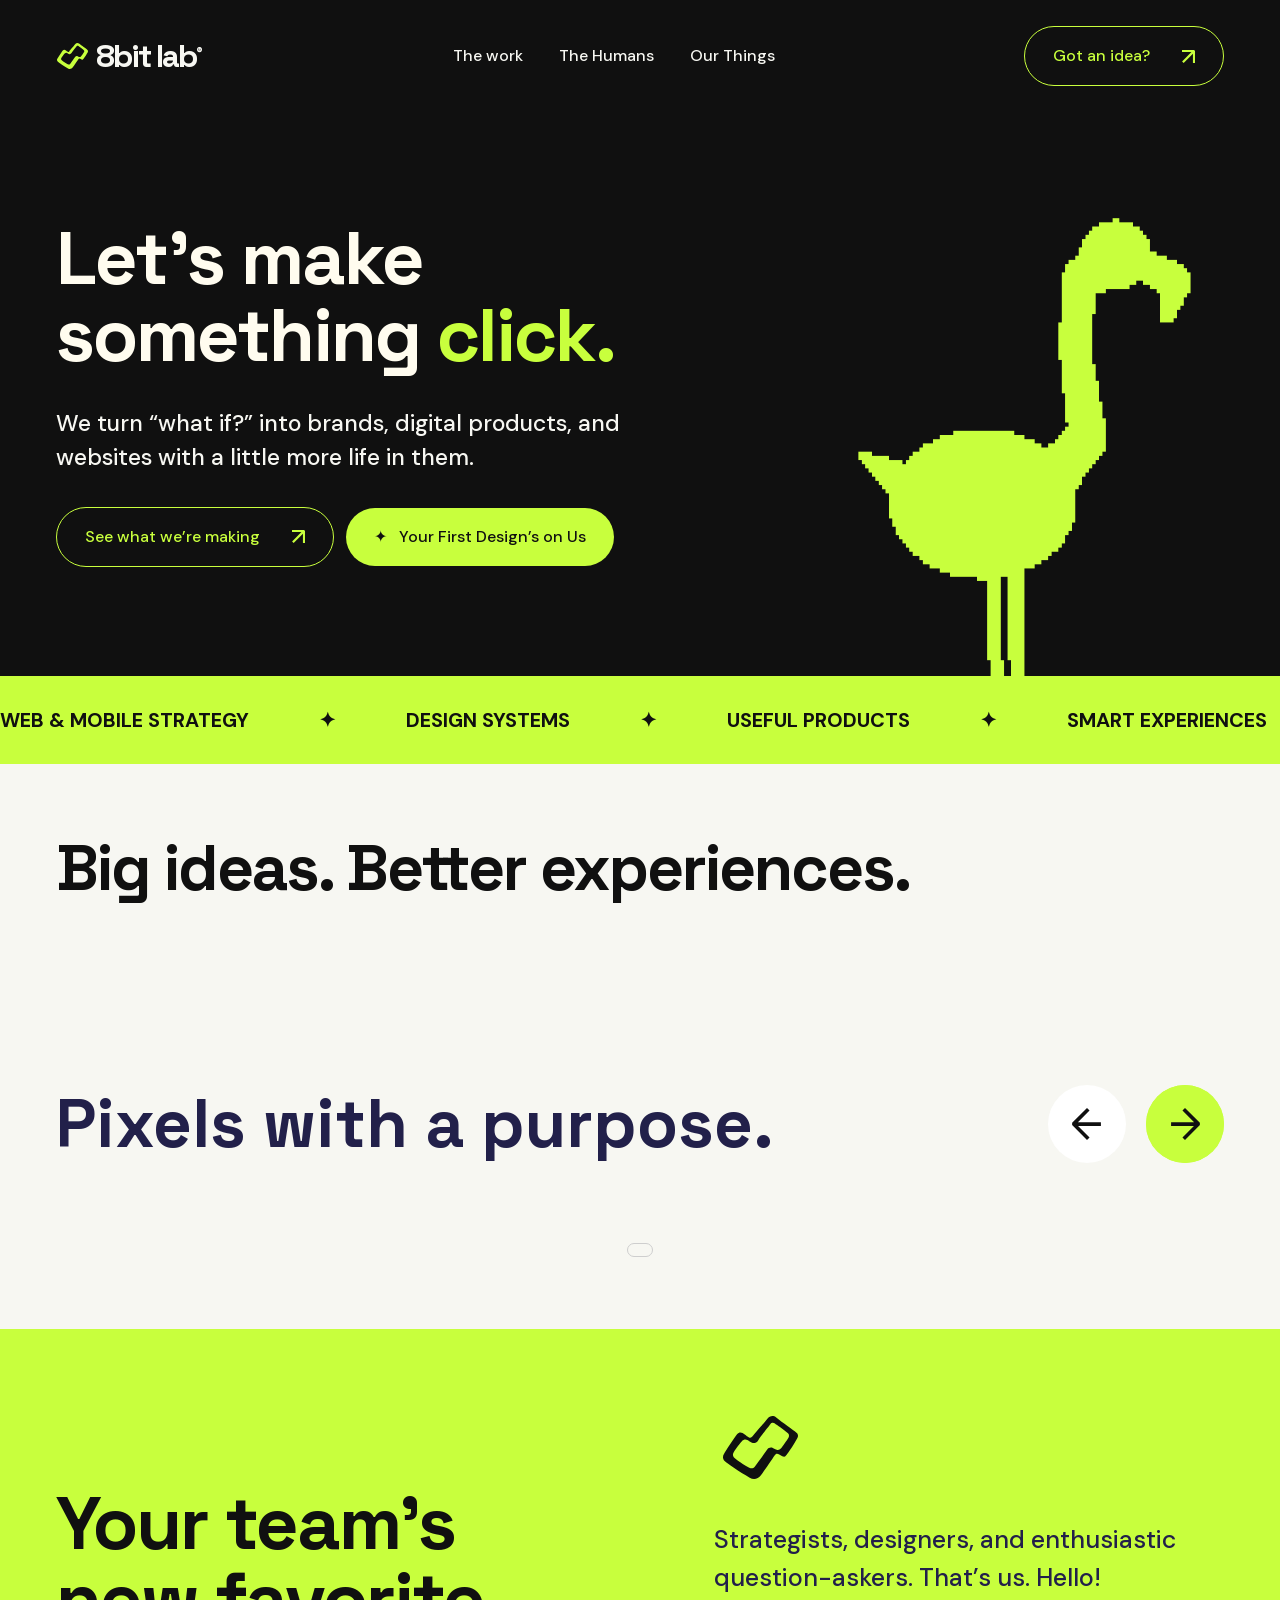
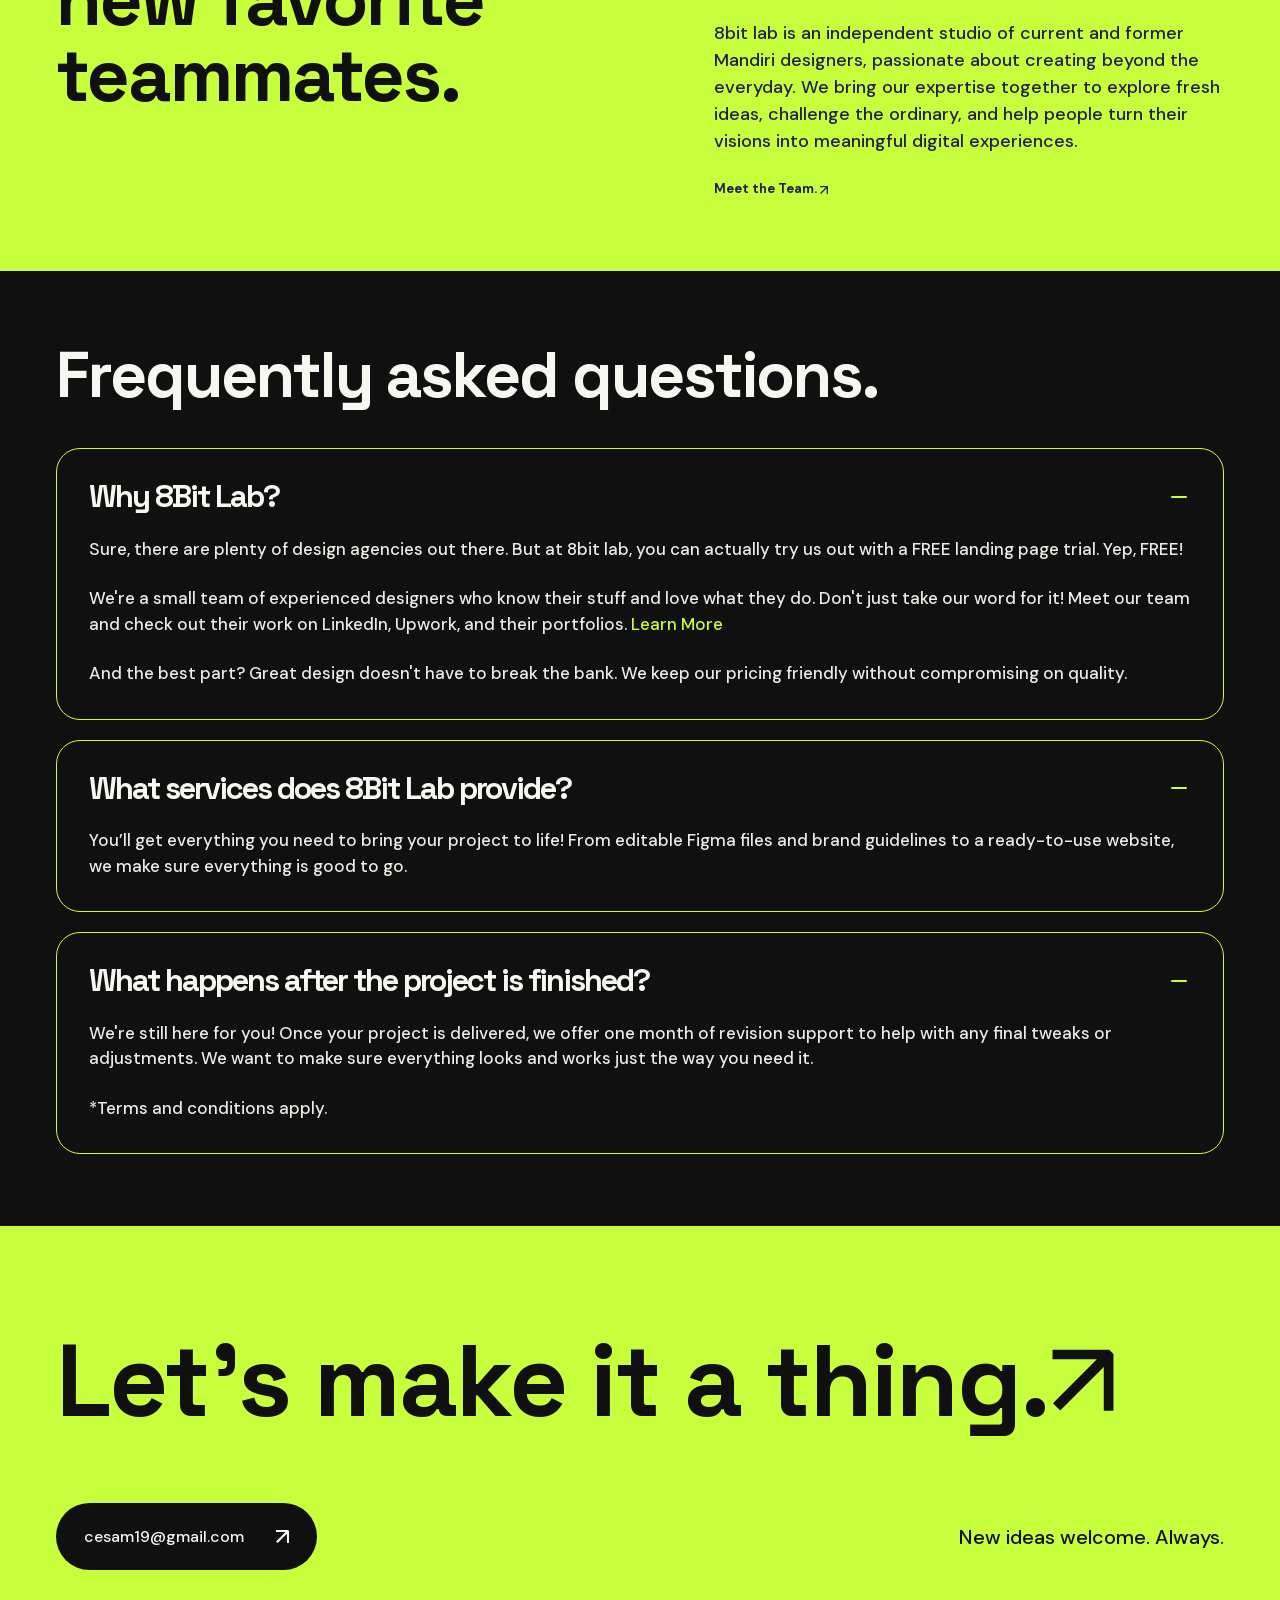
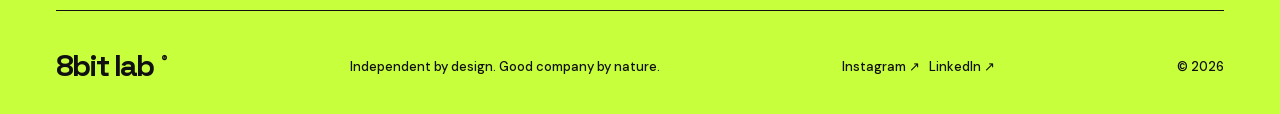
==== commit cc4c8fbb: "Install Vercel Web Analytics # Vercel Web Analytics Implementation  Successfully implemented Vercel " ====
--- a/index.html
+++ b/index.html
@@ -1,4 +1,6 @@
-<!doctype html><html lang="en"><head><meta charset="utf-8"><meta name="viewport" content="width=device-width,initial-scale=1"><title>8bit lab — Let’s make something click.</title><meta name="description" content="Independent studio. Collective good energy. Brands, digital products, and websites with a little more life in them."><link rel="canonical" href="https://8bitlabbycetz.vercel.app/"><meta name="theme-color" content="#101010"><meta property="og:title" content="8bit lab — Let’s make something click."><link rel="icon" href="/brand-bits.svg"><link rel="preload" href="/space-bold.woff2" as="font" type="font/woff2" crossorigin><link rel="stylesheet" href="/style.css"><script src="/studio-model.js" defer></script><script src="/title-motion.js" defer></script><script src="/script.js" defer></script><script src="/design-generator.js" defer></script><script src="/modals.js" defer></script><script type="module" src="/hero-motion.js"></script></head><body>
+<!doctype html><html lang="en"><head><meta charset="utf-8"><meta name="viewport" content="width=device-width,initial-scale=1"><title>8bit lab — Let’s make something click.</title><meta name="description" content="Independent studio. Collective good energy. Brands, digital products, and websites with a little more life in them."><link rel="canonical" href="https://8bitlabbycetz.vercel.app/"><meta name="theme-color" content="#101010"><meta property="og:title" content="8bit lab — Let’s make something click."><link rel="icon" href="/brand-bits.svg"><link rel="preload" href="/space-bold.woff2" as="font" type="font/woff2" crossorigin><link rel="stylesheet" href="/style.css"><link rel="stylesheet" href="/overlay.css"><script>
+  window.va = window.va || function () { (window.vaq = window.vaq || []).push(arguments); };
+</script><script src="/studio-model.js" defer></script><script src="/title-motion.js" defer></script><script src="/script.js" defer></script><script src="/overlay.js" defer></script><script src="/design-generator.js" defer></script><script src="/modals.js" defer></script><script type="module" src="/hero-motion.js"></script></head><body>
 <a class="skip" href="#main">Skip to content</a><header><div class="shell nav-row"><a class="brand" href="/" aria-label="8bit lab home"><img src="/brand-bits.svg" width="32" height="32" alt=""><span>8bit lab<sup>®</sup></span></a><nav id="navigation" aria-label="Main navigation"><a href="/#work">The work</a><a href="/humans">The Humans</a><a href="/#services">Our Things</a></nav><a class="button nav-cta" href="/#contact">Got an idea?<svg class="arrow vector-arrow" aria-hidden="true" viewBox="0 0 12.188 12.21" fill="none" xmlns="http://www.w3.org/2000/svg">
 <path d="M1.54 12.166L0.088 10.692L8.866 1.936H0V0H11.33L12.188 0.858001V12.21H10.252V3.454L1.54 12.166Z" fill="currentColor"/>
 </svg></a><button class="menu-toggle" aria-controls="navigation" aria-expanded="false" aria-label="Open menu"><span></span><span></span></button></div></header>
--- a/overlay.css
+++ b/overlay.css
@@ -0,0 +1,68 @@
+/* Full-screen editorial overlays — scoped to .lab-overlay, preserving the landing page */
+.lab-overlay{--overlay-ease:cubic-bezier(.22,1,.36,1);position:fixed;inset:0;z-index:110;background:#101010;color:#f7f7f2;overflow-y:auto;overscroll-behavior:contain;visibility:hidden;pointer-events:none;clip-path:inset(100% 0 0 0);transition:clip-path .9s var(--overlay-ease),visibility 0s linear .9s;-webkit-overflow-scrolling:touch}
+.lab-overlay.is-open{visibility:visible;pointer-events:auto;clip-path:inset(0 0 0 0);transition:clip-path .9s var(--overlay-ease)}
+.lab-overlay.is-closing{visibility:visible;pointer-events:none;clip-path:inset(100% 0 0 0);transition:clip-path .72s cubic-bezier(.76,0,.24,1),visibility 0s linear .72s}
+.lab-overlay__top{position:sticky;top:0;z-index:5;display:flex;align-items:center;justify-content:space-between;padding:24px clamp(24px,4vw,56px);background:#101010ed;backdrop-filter:blur(15px);border-bottom:1px solid #ffffff12}
+.lab-overlay__brand{display:inline-flex;align-items:center;gap:12px;color:#f7f7f2;font-family:'Space Grotesk',sans-serif;font-size:26px;font-weight:700;letter-spacing:-1.5px}.lab-overlay__brand img{width:28px;height:28px}
+.lab-overlay__close{display:flex;align-items:center;gap:14px;border:1px solid #f7f7f266;border-radius:40px;background:transparent;color:#f7f7f2;padding:11px 17px;font-size:14px}.lab-overlay__close:hover{background:#c8ff3d;color:#101010;border-color:#c8ff3d}.lab-overlay__close span{font-size:21px;line-height:1}
+.lab-overlay__inner{max-width:1600px;margin:0 auto;padding:55px clamp(24px,4vw,56px) 110px}
+.lab-overlay__eyebrow{display:flex;align-items:center;gap:12px;font-family:monospace;font-size:12px;letter-spacing:.72px;text-transform:uppercase}.lab-overlay__eyebrow:before{content:'';height:8px;width:8px;background:#c8ff3d}
+.lab-overlay__heading{font-family:'Space Grotesk',sans-serif;font-weight:700;font-size:clamp(52px,6vw,84px);line-height:1.02;letter-spacing:-2px;color:#fffcef}
+.lab-overlay__heading em{font-style:normal;color:#c8ff3d}.lab-overlay__lede{max-width:640px;font-size:clamp(17px,1.6vw,23px);line-height:1.5}
+.lab-overlay__content{opacity:0;transform:translateY(55px);transition:transform 1s var(--overlay-ease) .13s,opacity .65s ease .17s}
+.lab-overlay.is-open .lab-overlay__content{opacity:1;transform:translateY(0)}
+.lab-overlay__humans .lab-overlay__heading{max-width:860px}.lab-overlay__humans .lab-overlay__lede{margin-top:30px}
+.lab-overlay__people{display:grid;grid-template-columns:repeat(4,minmax(0,1fr));gap:24px;margin-top:46px}
+.lab-overlay__person{min-width:0}.lab-overlay__portrait{overflow:hidden;border-radius:24px;background:#fff;color:#121212;box-shadow:0 12px 24px #0002}
+.lab-overlay__portrait img{width:100%;height:155px;object-fit:cover;object-position:center 30%;background:#e2e2e2;transition:transform .7s var(--overlay-ease)}.lab-overlay__person:hover .lab-overlay__portrait img{transform:scale(1.05)}
+.lab-overlay__person-info{text-align:center;padding:16px 8px 21px}.lab-overlay__person-info strong{display:block;font-size:20px;font-weight:500;letter-spacing:-.4px}.lab-overlay__person-info p{color:#666;font-family:monospace;font-size:13px;letter-spacing:.5px;margin-top:8px}
+.lab-overlay__person-link{display:inline-flex;align-items:center;justify-content:space-between;gap:26px;border:1px solid #c8ff3d;border-radius:40px;color:#c8ff3d;padding:14px 19px;margin-top:20px;font-size:15px;transition:background .3s,color .3s}.lab-overlay__person-link:hover{background:#c8ff3d;color:#101010}
+.lab-overlay__contact{display:grid;grid-template-columns:minmax(0,560px) minmax(0,1fr);gap:clamp(35px,6vw,96px)}
+.lab-overlay__contact .lab-overlay__heading{margin-top:32px}.lab-overlay__contact .lab-overlay__lede{margin-top:32px}
+.lab-overlay__spark{margin-top:85px;display:flex;gap:24px;align-items:center}.lab-overlay__spark-art{width:112px;height:112px;flex:none;display:grid;grid-template-columns:repeat(7,1fr);grid-template-rows:repeat(7,1fr)}.lab-overlay__spark-art i{background:#c8ff3d}
+.lab-overlay__spark strong{display:block;color:#c8ff3d;font-family:monospace;font-size:11px;letter-spacing:.6px}.lab-overlay__spark p{color:#a3a39c;font-size:16px;max-width:295px;margin-top:10px}
+.lab-overlay__form h2{font-size:32px;letter-spacing:-1px}.lab-overlay__form-intro{color:#a3a39c;margin:10px 0 24px}
+.lab-overlay__choices{display:flex;flex-wrap:wrap;gap:12px}.lab-overlay__choice{position:relative;cursor:pointer}.lab-overlay__choice input{position:absolute;opacity:0}.lab-overlay__choice span{display:flex;align-items:center;gap:12px;border:1px solid #3b3b36;border-radius:40px;background:#1a1a1a;padding:12px 19px;min-height:50px;font-size:16px;transition:.25s}.lab-overlay__choice span:after{content:'+';font-size:18px}.lab-overlay__choice input:checked+span{background:#c8ff3d;color:#101010;border-color:#c8ff3d}.lab-overlay__choice input:checked+span:after{content:'✓'}.lab-overlay__choice input:focus-visible+span{outline:3px solid #c8ff3d;outline-offset:4px}
+.lab-overlay__divider{border:0;border-top:1px solid #3b3b36;margin:32px 0 24px}
+.lab-overlay__step{font-family:monospace;font-size:12px;letter-spacing:.72px;color:#a3a39c;margin-bottom:24px}
+.lab-overlay__fields{display:grid;grid-template-columns:1fr 1fr;gap:20px}.lab-overlay__field{display:flex;flex-direction:column;gap:12px;font-size:15px}.lab-overlay__field input,.lab-overlay__field textarea{width:100%;color:#f7f7f2;background:#1a1a1a;border:1px solid #3b3b36;border-radius:4px;padding:18px;min-height:60px;outline-offset:3px}.lab-overlay__field input:focus,.lab-overlay__field textarea:focus{border-color:#c8ff3d}.lab-overlay__field input::placeholder,.lab-overlay__field textarea::placeholder{color:#898983}.lab-overlay__field textarea{min-height:144px;resize:vertical}.lab-overlay__field--wide{margin-top:20px}
+.lab-overlay__submit{display:flex;align-items:center;justify-content:space-between;gap:20px;margin-top:32px}.lab-overlay__submit small{color:#a3a39c;font-size:13px}.lab-overlay__submit button{background:#c8ff3d;color:#101010;border:0;border-radius:40px;padding:17px 25px;min-height:58px;white-space:nowrap}.lab-overlay__submit button:hover{transform:translateY(-2px)}
+@media(max-width:960px){.lab-overlay__people{grid-template-columns:repeat(2,minmax(0,1fr))}.lab-overlay__contact{grid-template-columns:1fr}.lab-overlay__spark{margin-top:30px}.lab-overlay__contact .lab-overlay__heading{max-width:600px}}
+@media(max-width:600px){.lab-overlay__inner{padding-top:40px}.lab-overlay__people{gap:20px 12px}.lab-overlay__portrait img{height:130px}.lab-overlay__person-info strong{font-size:17px}.lab-overlay__person-info p{font-size:11px}.lab-overlay__person-link{font-size:12px;gap:8px;padding:11px 13px}.lab-overlay__fields{grid-template-columns:1fr}.lab-overlay__spark{align-items:flex-start}.lab-overlay__spark-art{width:78px;height:78px}.lab-overlay__submit{align-items:flex-start;flex-direction:column}.lab-overlay__heading{font-size:clamp(47px,12vw,70px)}}
+@media(prefers-reduced-motion:reduce){.lab-overlay,.lab-overlay.is-open,.lab-overlay.is-closing{transition:none}.lab-overlay__content{transition:none;opacity:1;transform:none}.lab-overlay__portrait img{transition:none}}
+
+/* Motion state: native WAAPI controls the panel wipe so a deferred content fetch cannot skip it. */
+.lab-overlay.is-open{clip-path:inset(0 0 0 0);transition:none}
+.lab-overlay.is-closing{clip-path:inset(0 0 100% 0);transition:none}
+.lab-overlay__content{opacity:1;transform:none;transition:none}
+.lab-overlay.is-open .lab-overlay__content{opacity:1;transform:none}
+@media(prefers-reduced-motion:reduce){.lab-overlay.is-open{clip-path:inset(0 0 0 0)}.lab-overlay.is-closing{clip-path:inset(0 0 100% 0)}}
+
+/* Figma 181:23842 — The Humans hero and individual team-card composition */
+.lab-overlay__humans{position:relative;isolation:isolate;padding-top:66px;min-height:calc(100svh - 100px)}
+.lab-overlay__humans:before{content:"";position:absolute;z-index:-1;right:-10%;top:-230px;width:800px;height:800px;pointer-events:none;background:radial-gradient(circle,rgba(200,255,61,.11) 0%,rgba(200,255,61,.04) 35%,transparent 70%);filter:blur(30px)}
+.lab-overlay__humans-copy{display:flex;flex-direction:column;gap:32px;align-items:flex-start}
+.lab-overlay__humans .lab-overlay__heading{max-width:850px;font-size:clamp(60px,6vw,84px);line-height:1.02;letter-spacing:-2px}
+.lab-overlay__humans .lab-overlay__lede{margin:0;max-width:618px;font-size:clamp(18px,1.6vw,23px);line-height:1.5}
+.lab-overlay__humans .lab-overlay__people{margin-top:32px;display:grid;grid-template-columns:repeat(4,minmax(0,314px));gap:24px;justify-content:space-between;align-items:start}
+.lab-overlay__humans .lab-overlay__person{display:flex;flex-direction:column;align-items:flex-start;gap:18px}
+.lab-overlay__humans .lab-overlay__portrait{width:100%;border-radius:24px;box-shadow:0 12px 24px rgba(0,0,0,.1)}
+.lab-overlay__humans .lab-overlay__photo{height:142px;background:#e2e2e2;overflow:hidden}
+.lab-overlay__humans .lab-overlay__portrait img{width:100%;height:100%;object-fit:cover;object-position:center 28%;border-radius:0}
+.lab-overlay__humans .lab-overlay__person-info{padding:16px;min-height:98px;display:flex;flex-direction:column;gap:10px;align-items:center;justify-content:center}
+.lab-overlay__humans .lab-overlay__person-info strong{font-family:'Space Grotesk',sans-serif;font-size:20px;font-weight:400;line-height:.95;letter-spacing:-.4px}
+.lab-overlay__humans .lab-overlay__person-info p{font-size:14px;line-height:1.2;margin:0;letter-spacing:.7px}
+.lab-overlay__socials{display:flex;gap:16px;align-items:center;min-height:32px}
+.lab-overlay__social{width:32px;height:32px;display:grid;place-items:center;font-family:monospace;font-size:17px;color:#f7f7f2;border:1px solid #f7f7f266;border-radius:50%;transition:color .2s,background .2s}
+.lab-overlay__social:hover{color:#101010;background:#c8ff3d}
+.lab-overlay__humans .lab-overlay__person-link{margin:0;padding:17px 28px;min-height:55px;font-size:16px;line-height:1.3;gap:32px}
+@media(max-width:1100px){.lab-overlay__humans .lab-overlay__people{grid-template-columns:repeat(2,minmax(0,314px));justify-content:start;gap:38px 24px}}
+@media(max-width:600px){.lab-overlay__humans{padding-top:35px}.lab-overlay__humans .lab-overlay__heading{font-size:clamp(46px,11vw,65px)}.lab-overlay__humans .lab-overlay__people{grid-template-columns:repeat(2,minmax(0,1fr));gap:26px 12px}.lab-overlay__humans .lab-overlay__photo{height:115px}.lab-overlay__humans .lab-overlay__person-info{min-height:105px;padding:12px 6px}.lab-overlay__humans .lab-overlay__person-info strong{font-size:16px}.lab-overlay__humans .lab-overlay__person-info p{font-size:10px}.lab-overlay__humans .lab-overlay__person-link{padding:10px 13px;font-size:12px;gap:10px}.lab-overlay__socials{gap:8px}}
+
+/* Native Figma team photos and matching vector social marks */
+.lab-overlay__social{border:0;border-radius:0;background:transparent;color:#f7f7f2;width:24px;height:24px;display:flex;align-items:center;justify-content:center}
+.lab-overlay__social svg{width:24px;height:24px;display:block}
+.lab-overlay__socials{gap:12px}
+.lab-overlay__close{width:48px;height:48px;padding:0;display:grid;place-items:center;gap:0;border:1px solid #f7f7f266;border-radius:50%}
+.lab-overlay__close svg{display:block}
+.lab-overlay__close:hover{transform:rotate(90deg);transition:transform .35s cubic-bezier(.22,1,.36,1)}
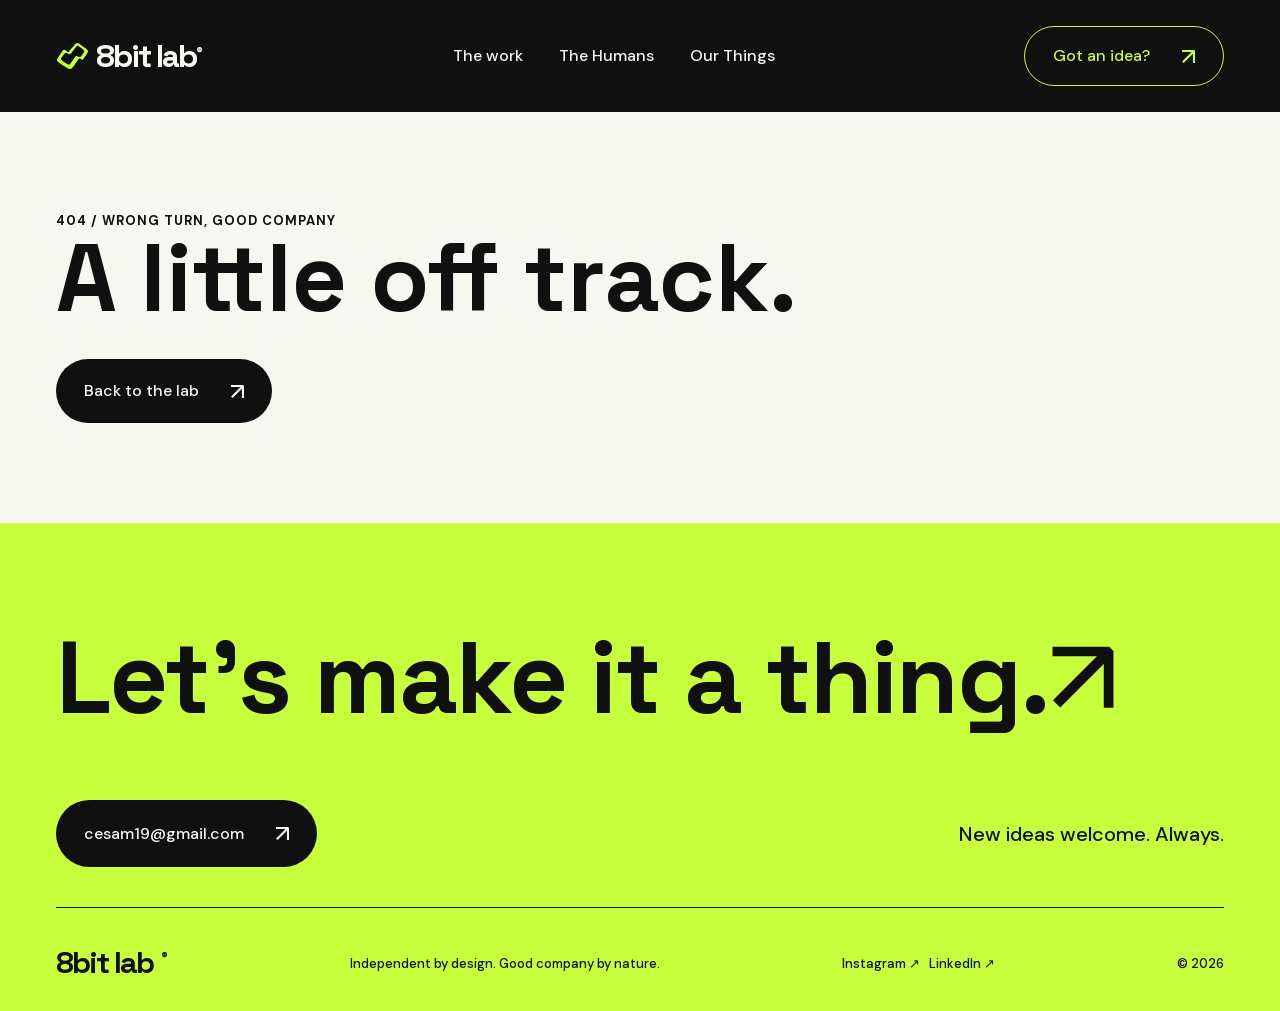
==== commit 16f31c75: "Improve SEO with prerendered pages, descriptive metadata, schema and sitemap" ====
--- a/index.html
+++ b/index.html
@@ -1,11 +1,11 @@
 <!doctype html><html lang="en"><head><meta charset="utf-8"><meta name="viewport" content="width=device-width,initial-scale=1"><title>8bit lab — Let’s make something click.</title><meta name="description" content="Independent studio. Collective good energy. Brands, digital products, and websites with a little more life in them."><link rel="canonical" href="https://8bitlabbycetz.vercel.app/"><meta name="theme-color" content="#101010"><meta property="og:title" content="8bit lab — Let’s make something click."><link rel="icon" href="/brand-bits.svg"><link rel="preload" href="/space-bold.woff2" as="font" type="font/woff2" crossorigin><link rel="stylesheet" href="/style.css"><link rel="stylesheet" href="/overlay.css"><script>
   window.va = window.va || function () { (window.vaq = window.vaq || []).push(arguments); };
-</script><script src="/studio-model.js" defer></script><script src="/title-motion.js" defer></script><script src="/script.js" defer></script><script src="/overlay.js" defer></script><script src="/design-generator.js" defer></script><script src="/modals.js" defer></script><script type="module" src="/hero-motion.js"></script></head><body>
+</script><script defer src="/_vercel/insights/script.js"></script><script src="/studio-model.js" defer></script><script src="/title-motion.js" defer></script><script src="/seo-meta.js" defer></script><script src="/script.js" defer></script><script src="/overlay.js" defer></script><script src="/design-generator.js" defer></script><script src="/modals.js" defer></script><script type="module" src="/hero-motion.js"></script></head><body>
 <a class="skip" href="#main">Skip to content</a><header><div class="shell nav-row"><a class="brand" href="/" aria-label="8bit lab home"><img src="/brand-bits.svg" width="32" height="32" alt=""><span>8bit lab<sup>®</sup></span></a><nav id="navigation" aria-label="Main navigation"><a href="/#work">The work</a><a href="/humans">The Humans</a><a href="/#services">Our Things</a></nav><a class="button nav-cta" href="/#contact">Got an idea?<svg class="arrow vector-arrow" aria-hidden="true" viewBox="0 0 12.188 12.21" fill="none" xmlns="http://www.w3.org/2000/svg">
 <path d="M1.54 12.166L0.088 10.692L8.866 1.936H0V0H11.33L12.188 0.858001V12.21H10.252V3.454L1.54 12.166Z" fill="currentColor"/>
 </svg></a><button class="menu-toggle" aria-controls="navigation" aria-expanded="false" aria-label="Open menu"><span></span><span></span></button></div></header>
 <main id="main" tabindex="-1"><div id="home">
-<section class="opening"><div class="shell hero"><div class="hero-copy"><h1 class="hero-title" aria-label="Let’s make something click."><span class="title-line" aria-hidden="true">Let’s make</span><span class="title-line" aria-hidden="true">something <span class="rotating-word"><span class="title-word current">click.</span><span class="title-word">matter.</span><span class="title-word">better.</span><span class="title-word">stick.</span><span class="title-word">spark.</span><span class="title-word">shine.</span></span></span></h1><p class="hero-intro">We turn “what if?” into brands, digital products, and websites with a little more life in them.</p><div class="hero-actions"><a class="button hero-outline" href="#work">See what we’re making<svg class="arrow vector-arrow" aria-hidden="true" viewBox="0 0 12.188 12.21" fill="none" xmlns="http://www.w3.org/2000/svg">
+<section class="opening"><div class="shell hero"><div class="hero-copy"><h1 class="hero-title" aria-label="Let’s make something click."><span class="title-line" aria-hidden="true">Let’s make</span><span class="title-line" aria-hidden="true">something <span class="rotating-word"><span class="title-word current">click.</span><span class="title-word">matter.</span><span class="title-word">better.</span><span class="title-word">stick.</span><span class="title-word">spark.</span><span class="title-word">shine.</span></span></span></h1><p class="hero-intro">An independent UI/UX design studio for mobile apps, websites, design systems, and interactive prototypes. We turn “what if?” into digital experiences with more life in them.</p><div class="hero-actions"><a class="button hero-outline" href="#work">See what we’re making<svg class="arrow vector-arrow" aria-hidden="true" viewBox="0 0 12.188 12.21" fill="none" xmlns="http://www.w3.org/2000/svg">
 <path d="M1.54 12.166L0.088 10.692L8.866 1.936H0V0H11.33L12.188 0.858001V12.21H10.252V3.454L1.54 12.166Z" fill="currentColor"/>
 </svg></a><a class="button lime free-design" href="/#free-design"><span aria-hidden="true">✦</span> Your First Design’s on Us</a></div></div><div class="visual-playground"><div class="pixel-hero" role="img" aria-label="Lime pixel figures morph between a flamingo, a T-rex, a cat, and a shark"><img src="/hero-morph.png" alt="" width="452" height="452" fetchpriority="high"><canvas aria-hidden="true"></canvas></div><span data-availability hidden></span></div></div></section>
 <div class="capabilities" aria-label="Web and mobile strategy, design systems, useful products, smart experiences, pixel perfect"><div class="ribbon" aria-hidden="true"><div class="ribbon-set"><span>WEB &amp; MOBILE STRATEGY</span><span aria-hidden="true">✦</span><span>DESIGN SYSTEMS</span><span aria-hidden="true">✦</span><span>USEFUL PRODUCTS</span><span aria-hidden="true">✦</span><span>SMART EXPERIENCES</span><span aria-hidden="true">✦</span><span>PIXEL PERFECT</span><span aria-hidden="true">✦</span></div><div class="ribbon-set"><span>WEB &amp; MOBILE STRATEGY</span><span aria-hidden="true">✦</span><span>DESIGN SYSTEMS</span><span aria-hidden="true">✦</span><span>USEFUL PRODUCTS</span><span aria-hidden="true">✦</span><span>SMART EXPERIENCES</span><span aria-hidden="true">✦</span><span>PIXEL PERFECT</span><span aria-hidden="true">✦</span></div></div></div>
